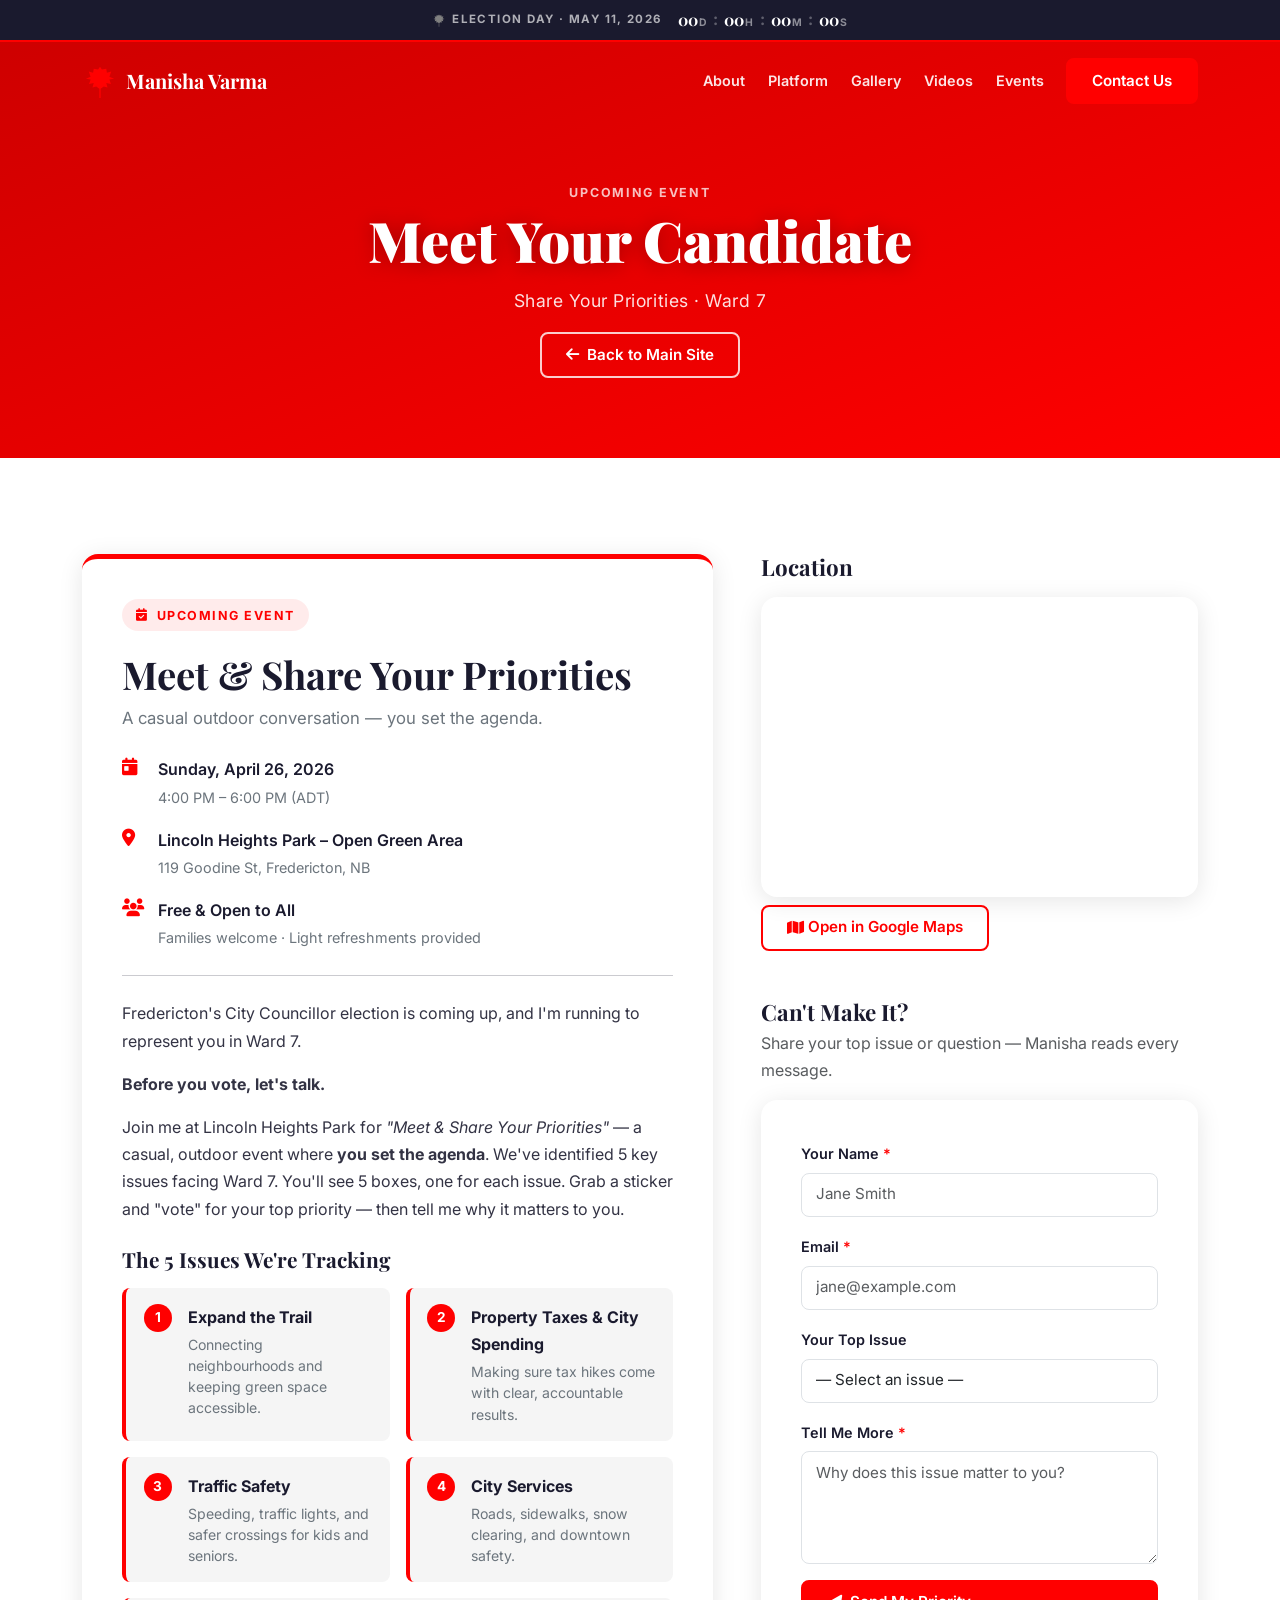
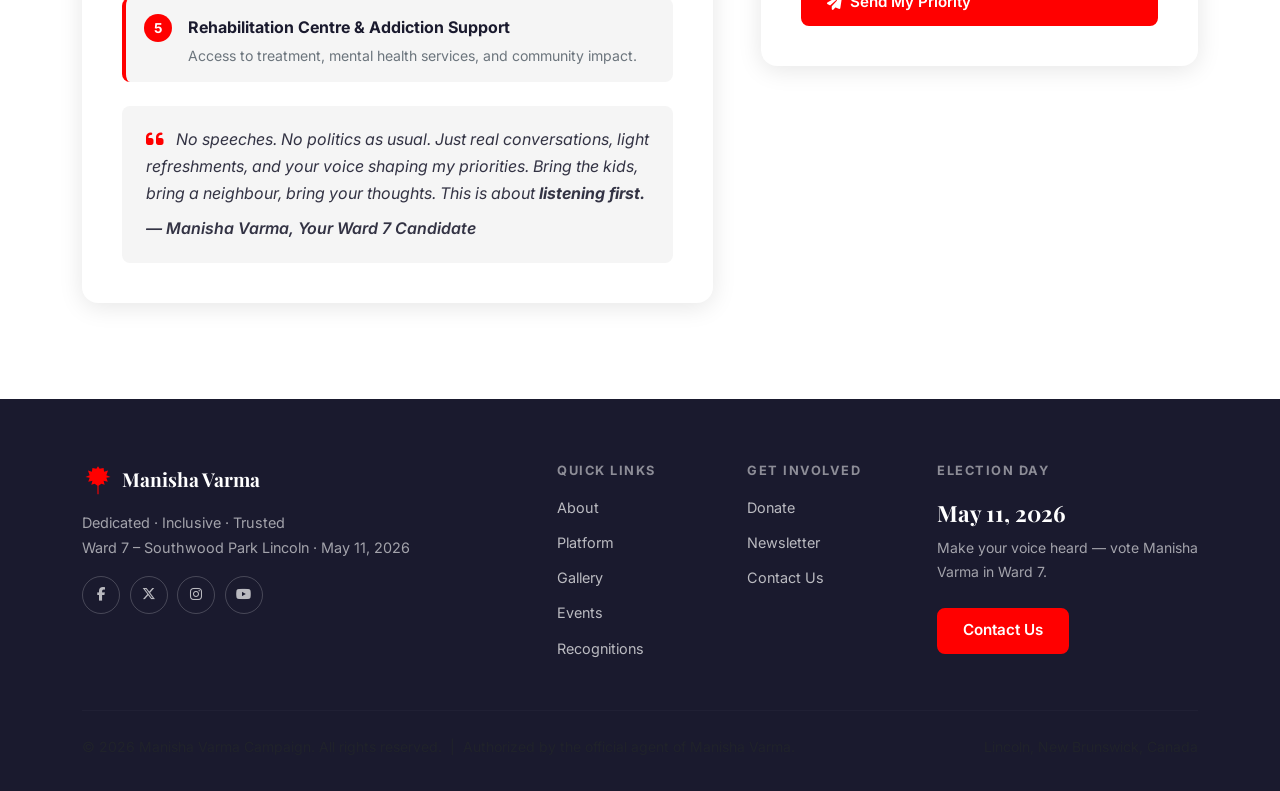
==== events.html @ 84f5865b "Remove duplicate Contact nav link — keep only Contact Us CTA button https://claude.ai/code/session_0" ====
<!DOCTYPE html>
<html lang="en">
<head>
  <meta charset="UTF-8" />
  <meta name="viewport" content="width=device-width, initial-scale=1.0" />
  <meta http-equiv="X-UA-Compatible" content="IE=edge" />

  <title>Events | Elect Manisha Varma — Ward 7, Fredericton 2026</title>
  <meta name="description" content="Meet Your Candidate: Manisha Varma for Ward 7. Sunday, April 26, 2026 · 4–6 PM · Lincoln Heights Park, 119 Goodine St, Fredericton, NB." />
  <link rel="canonical" href="https://electmanishavarma.ca/events.html" />

  <meta property="og:type" content="website" />
  <meta property="og:url" content="https://electmanishavarma.ca/events.html" />
  <meta property="og:title" content="Meet Your Candidate — April 26 | Manisha Varma Ward 7" />
  <meta property="og:description" content="Join Manisha at Lincoln Heights Park on April 26 for a casual outdoor 'Share Your Priorities' event. No speeches — just real conversation." />
  <meta property="og:image" content="https://electmanishavarma.ca/images/og-image.jpg" />

  <link href="https://cdn.jsdelivr.net/npm/bootstrap@5.3.3/dist/css/bootstrap.min.css" rel="stylesheet" crossorigin="anonymous" />
  <link rel="stylesheet" href="https://cdnjs.cloudflare.com/ajax/libs/font-awesome/6.5.2/css/all.min.css" crossorigin="anonymous" />
  <link rel="preconnect" href="https://fonts.googleapis.com" />
  <link rel="preconnect" href="https://fonts.gstatic.com" crossorigin />
  <link href="https://fonts.googleapis.com/css2?family=Playfair+Display:wght@700;900&family=Inter:wght@400;500;600;700&display=swap" rel="stylesheet" />
  <link rel="stylesheet" href="css/style.css" />
</head>
<body>

<!-- ===================== TOP BANNER ===================== -->
<div class="top-banner" id="topBanner" aria-label="Election day countdown">
  <div class="container d-flex align-items-center justify-content-center gap-3">
    <span class="top-banner-label">
      <img src="images/maple-leaf.svg" alt="" />
      Election Day · May 11, 2026
    </span>
    <div class="top-banner-countdown">
      <span class="tbc-block"><span class="tbc-num" id="cd-days">00</span><span class="tbc-unit">d</span></span>
      <span class="tbc-sep">:</span>
      <span class="tbc-block"><span class="tbc-num" id="cd-hours">00</span><span class="tbc-unit">h</span></span>
      <span class="tbc-sep">:</span>
      <span class="tbc-block"><span class="tbc-num" id="cd-minutes">00</span><span class="tbc-unit">m</span></span>
      <span class="tbc-sep">:</span>
      <span class="tbc-block"><span class="tbc-num" id="cd-seconds">00</span><span class="tbc-unit">s</span></span>
    </div>
  </div>
</div>

<!-- ===================== NAVBAR ===================== -->
<nav class="navbar navbar-expand-lg fixed-top scrolled" id="mainNav" aria-label="Main navigation">
  <div class="container">
    <a class="navbar-brand d-flex align-items-center gap-2" href="index.html">
      <img src="images/maple-leaf.svg" alt="" class="brand-icon" aria-hidden="true" />
      <span class="brand-name">Manisha Varma</span>
    </a>
    <button class="navbar-toggler" type="button" data-bs-toggle="collapse" data-bs-target="#navbarNav"
      aria-controls="navbarNav" aria-expanded="false" aria-label="Toggle navigation">
      <span class="navbar-toggler-icon"></span>
    </button>
    <div class="collapse navbar-collapse" id="navbarNav">
      <ul class="navbar-nav ms-auto align-items-lg-center gap-lg-1">
        <li class="nav-item"><a class="nav-link" href="index.html#about">About</a></li>
        <li class="nav-item"><a class="nav-link" href="index.html#platform">Platform</a></li>
        <li class="nav-item"><a class="nav-link" href="index.html#gallery">Gallery</a></li>
        <li class="nav-item"><a class="nav-link" href="index.html#videos">Videos</a></li>
        <li class="nav-item"><a class="nav-link active" href="events.html">Events</a></li>
        <li class="nav-item ms-lg-2">
          <a class="btn btn-primary-red" href="index.html#contact">Contact Us</a>
        </li>
      </ul>
    </div>
  </div>
</nav>

<!-- ===================== PAGE HERO ===================== -->
<section class="page-hero bg-primary-red text-white text-center">
  <div class="container">
    <p class="section-eyebrow text-white opacity-75">Upcoming Event</p>
    <h1 class="hero-title">Meet Your Candidate</h1>
    <p class="hero-tagline">Share Your Priorities · Ward 7</p>
    <a href="index.html" class="btn btn-outline-white mt-3">
      <i class="fa-solid fa-arrow-left me-2"></i>Back to Main Site
    </a>
  </div>
</section>

<!-- ===================== EVENT DETAILS ===================== -->
<section class="section-pad bg-white">
  <div class="container">
    <div class="row g-5 align-items-start">

      <!-- Left: Event Info -->
      <div class="col-lg-7">
        <div class="event-card">
          <div class="event-badge-label">
            <i class="fa-solid fa-calendar-check me-2"></i>UPCOMING EVENT
          </div>
          <h2 class="event-title">Meet &amp; Share Your Priorities</h2>
          <p class="event-subtitle">A casual outdoor conversation — you set the agenda.</p>

          <div class="event-meta">
            <div class="event-meta-item">
              <i class="fa-solid fa-calendar-day"></i>
              <div>
                <strong>Sunday, April 26, 2026</strong>
                <span>4:00 PM – 6:00 PM (ADT)</span>
              </div>
            </div>
            <div class="event-meta-item">
              <i class="fa-solid fa-location-dot"></i>
              <div>
                <strong>Lincoln Heights Park – Open Green Area</strong>
                <span>119 Goodine St, Fredericton, NB</span>
              </div>
            </div>
            <div class="event-meta-item">
              <i class="fa-solid fa-users"></i>
              <div>
                <strong>Free &amp; Open to All</strong>
                <span>Families welcome · Light refreshments provided</span>
              </div>
            </div>
          </div>

          <hr class="my-4" />

          <p>Fredericton's City Councillor election is coming up, and I'm running to represent you in Ward 7.</p>
          <p><strong>Before you vote, let's talk.</strong></p>
          <p>
            Join me at Lincoln Heights Park for <em>"Meet &amp; Share Your Priorities"</em> — a casual, outdoor event where <strong>you set the agenda</strong>. We've identified 5 key issues facing Ward 7. You'll see 5 boxes, one for each issue. Grab a sticker and "vote" for your top priority — then tell me why it matters to you.
          </p>

          <!-- 5 Issues -->
          <h3 class="issues-heading mt-4 mb-3">The 5 Issues We're Tracking</h3>
          <div class="row g-3">
            <div class="col-md-6">
              <div class="issue-card">
                <div class="issue-number">1</div>
                <div>
                  <strong>Expand the Trail</strong>
                  <p>Connecting neighbourhoods and keeping green space accessible.</p>
                </div>
              </div>
            </div>
            <div class="col-md-6">
              <div class="issue-card">
                <div class="issue-number">2</div>
                <div>
                  <strong>Property Taxes &amp; City Spending</strong>
                  <p>Making sure tax hikes come with clear, accountable results.</p>
                </div>
              </div>
            </div>
            <div class="col-md-6">
              <div class="issue-card">
                <div class="issue-number">3</div>
                <div>
                  <strong>Traffic Safety</strong>
                  <p>Speeding, traffic lights, and safer crossings for kids and seniors.</p>
                </div>
              </div>
            </div>
            <div class="col-md-6">
              <div class="issue-card">
                <div class="issue-number">4</div>
                <div>
                  <strong>City Services</strong>
                  <p>Roads, sidewalks, snow clearing, and downtown safety.</p>
                </div>
              </div>
            </div>
            <div class="col-12">
              <div class="issue-card">
                <div class="issue-number">5</div>
                <div>
                  <strong>Rehabilitation Centre &amp; Addiction Support</strong>
                  <p>Access to treatment, mental health services, and community impact.</p>
                </div>
              </div>
            </div>
          </div>

          <div class="event-note mt-4">
            <i class="fa-solid fa-quote-left fa-lg text-red me-2"></i>
            No speeches. No politics as usual. Just real conversations, light refreshments, and your voice shaping my priorities. Bring the kids, bring a neighbour, bring your thoughts. This is about <strong>listening first.</strong>
            <div class="mt-2 fw-semibold">— Manisha Varma, Your Ward 7 Candidate</div>
          </div>
        </div>
      </div>

      <!-- Right: Map + Contact Form -->
      <div class="col-lg-5">

        <!-- Google Maps -->
        <h3 class="section-title mb-3" style="font-size:1.4rem;">Location</h3>
        <div class="map-wrapper mb-2">
          <iframe
            src="https://maps.google.com/maps?q=119+Goodine+St,+Fredericton,+NB&output=embed"
            width="100%" height="300" style="border:0;" allowfullscreen="" loading="lazy"
            referrerpolicy="no-referrer-when-downgrade"
            title="Lincoln Heights Park, 119 Goodine St, Fredericton, NB"
          ></iframe>
        </div>
        <a href="https://maps.google.com/maps/place//data=!4m2!3m1!1s0x4ca421935bf6cc6f:0x46362ead7825232a"
           target="_blank" rel="noopener" class="btn btn-outline-red btn-sm mb-5">
          <i class="fa-solid fa-map me-1"></i>Open in Google Maps
        </a>

        <!-- Can't make it? Contact form -->
        <h3 class="section-title mb-1" style="font-size:1.4rem;">Can't Make It?</h3>
        <p class="text-muted mb-3">Share your top issue or question — Manisha reads every message.</p>
        <!-- Replace your@email.com with the campaign's real email address -->
        <form action="https://formsubmit.co/vmanisha86@gmail.com" method="POST" class="form-card" id="eventContactForm">
          <input type="hidden" name="_subject" value="Ward 7 Event — Priority Message" />
          <input type="hidden" name="_captcha" value="false" />
          <input type="text" name="_honey" style="display:none" />

          <div class="row g-3">
            <div class="col-12">
              <label for="ec-name" class="form-label">Your Name <span class="text-danger">*</span></label>
              <input type="text" class="form-control" id="ec-name" name="name" required placeholder="Jane Smith" />
            </div>
            <div class="col-12">
              <label for="ec-email" class="form-label">Email <span class="text-danger">*</span></label>
              <input type="email" class="form-control" id="ec-email" name="email" required placeholder="jane@example.com" />
            </div>
            <div class="col-12">
              <label for="ec-issue" class="form-label">Your Top Issue</label>
              <select class="form-control" id="ec-issue" name="top_issue">
                <option value="">— Select an issue —</option>
                <option>Expand the Trail</option>
                <option>Property Taxes &amp; City Spending</option>
                <option>Traffic Safety</option>
                <option>City Services</option>
                <option>Rehabilitation Centre &amp; Addiction Support</option>
                <option>Other</option>
              </select>
            </div>
            <div class="col-12">
              <label for="ec-message" class="form-label">Tell Me More <span class="text-danger">*</span></label>
              <textarea class="form-control" id="ec-message" name="message" rows="4" required
                placeholder="Why does this issue matter to you?"></textarea>
            </div>
            <div class="col-12">
              <button type="submit" class="btn btn-primary-red w-100">
                <i class="fa-solid fa-paper-plane me-2"></i>Send My Priority
              </button>
            </div>
          </div>
        </form>

      </div>
    </div>
  </div>
</section>

<!-- ===================== FOOTER ===================== -->
<footer class="site-footer">
  <div class="container">
    <div class="row g-4 align-items-start">
      <div class="col-lg-4">
        <div class="footer-brand d-flex align-items-center gap-2 mb-3">
          <img src="images/maple-leaf.svg" alt="" class="footer-brand-icon" aria-hidden="true" />
          <span class="footer-brand-name">Manisha Varma</span>
        </div>
        <p class="footer-tagline">Dedicated · Inclusive · Trusted<br/>Ward 7 – Southwood Park Lincoln · May 11, 2026</p>
        <div class="footer-social mt-3">
          <a href="#" aria-label="Facebook" target="_blank" rel="noopener"><i class="fa-brands fa-facebook-f"></i></a>
          <a href="#" aria-label="Twitter/X" target="_blank" rel="noopener"><i class="fa-brands fa-x-twitter"></i></a>
          <a href="#" aria-label="Instagram" target="_blank" rel="noopener"><i class="fa-brands fa-instagram"></i></a>
          <a href="#" aria-label="YouTube" target="_blank" rel="noopener"><i class="fa-brands fa-youtube"></i></a>
        </div>
      </div>
      <div class="col-6 col-lg-2 offset-lg-1">
        <h5 class="footer-heading">Quick Links</h5>
        <ul class="footer-links">
          <li><a href="index.html#about">About</a></li>
          <li><a href="index.html#platform">Platform</a></li>
          <li><a href="index.html#gallery">Gallery</a></li>
          <li><a href="events.html">Events</a></li>
          <li><a href="index.html#recognitions">Recognitions</a></li>
        </ul>
      </div>
      <div class="col-6 col-lg-2">
        <h5 class="footer-heading">Get Involved</h5>
        <ul class="footer-links">
          <li><a href="index.html#donate">Donate</a></li>
          <li><a href="index.html#newsletter">Newsletter</a></li>
          <li><a href="index.html#contact">Contact Us</a></li>
        </ul>
      </div>
      <div class="col-lg-3">
        <h5 class="footer-heading">Election Day</h5>
        <p class="footer-election-date">May 11, 2026</p>
        <p class="footer-vote-info small">Make your voice heard — vote Manisha Varma in Ward 7.</p>
        <a href="index.html#contact" class="btn btn-primary-red btn-sm mt-2">Contact Us</a>
      </div>
    </div>
    <hr class="footer-divider" />
    <div class="row align-items-center">
      <div class="col-md-8 small text-muted">
        &copy; 2026 Manisha Varma Campaign. All rights reserved. &nbsp;|&nbsp;
        Authorized by the official agent of Manisha Varma.
      </div>
      <div class="col-md-4 text-md-end small text-muted mt-2 mt-md-0">
        Lincoln, New Brunswick, Canada
      </div>
    </div>
  </div>
</footer>

<a href="#" class="back-to-top" id="backToTop" aria-label="Back to top">
  <i class="fa-solid fa-chevron-up"></i>
</a>

<script src="https://cdn.jsdelivr.net/npm/bootstrap@5.3.3/dist/js/bootstrap.bundle.min.js" crossorigin="anonymous"></script>
<script src="js/main.js"></script>
</body>
</html>
---- css/style.css ----
/* =========================================================
   Manisha Varma Campaign — Custom Styles
   Stack: Bootstrap 5 + Font Awesome 6 + GLightbox
   Colors: Red #C8102E / Dark Red #8B0000 / White / Off-white
   ========================================================= */

/* ---- Variables ---- */
:root {
  --banner-h: 42px;
  --red:        #FF0000;
  --dark-red:   #CC0000;
  --white:      #FFFFFF;
  --off-white:  #F5F5F5;
  --dark:       #1a1a2e;
  --text:       #333344;
  --muted:      #6c757d;
  --radius:     8px;
  --radius-lg:  16px;
  --shadow:     0 4px 24px rgba(0,0,0,0.10);
  --shadow-lg:  0 8px 40px rgba(0,0,0,0.15);
  --transition: 0.3s ease;
  --font-serif: 'Playfair Display', Georgia, serif;
  --font-sans:  'Inter', system-ui, sans-serif;
}

/* ---- Base ---- */
*, *::before, *::after { box-sizing: border-box; }

html { scroll-behavior: smooth; }

body {
  font-family: var(--font-sans);
  color: var(--text);
  background: var(--white);
  line-height: 1.7;
  -webkit-font-smoothing: antialiased;
}

img { max-width: 100%; height: auto; display: block; }

a { color: var(--red); text-decoration: none; transition: color var(--transition); }
a:hover { color: var(--dark-red); }

/* ---- Utility classes ---- */
.bg-offwhite   { background-color: var(--off-white); }
.bg-primary-red { background-color: var(--red); }
.bg-dark-red   { background-color: var(--dark-red); }
.text-red      { color: var(--red); }
.z-1           { z-index: 1; }

/* Override Bootstrap danger to match site red */
.text-danger { color: var(--red) !important; }

.section-pad    { padding: 96px 0; }
.section-pad-sm { padding: 64px 0; }

/* ---- Section labels ---- */
.section-eyebrow {
  font-family: var(--font-sans);
  font-size: 0.78rem;
  font-weight: 700;
  letter-spacing: 0.14em;
  text-transform: uppercase;
  color: var(--red);
  margin-bottom: 0.5rem;
}
.section-title {
  font-family: var(--font-serif);
  font-size: clamp(1.8rem, 4vw, 2.8rem);
  font-weight: 700;
  color: var(--dark);
  line-height: 1.2;
  margin-bottom: 1rem;
}
.section-subtitle {
  font-size: 1.1rem;
  color: var(--muted);
  max-width: 600px;
  margin: 0 auto;
}
.lead-text {
  font-size: 1.15rem;
  color: var(--dark);
  font-weight: 500;
  line-height: 1.75;
}

/* ---- Buttons ---- */
.btn-primary-red {
  background-color: var(--red);
  color: var(--white);
  border: 2px solid var(--red);
  font-weight: 600;
  font-size: 0.95rem;
  padding: 0.6rem 1.5rem;
  border-radius: var(--radius);
  transition: background-color var(--transition), transform var(--transition), box-shadow var(--transition);
  display: inline-flex;
  align-items: center;
}
.btn-primary-red:hover,
.btn-primary-red:focus {
  background-color: var(--dark-red);
  border-color: var(--dark-red);
  color: var(--white);
  transform: translateY(-2px);
  box-shadow: 0 6px 20px rgba(255,0,0,0.35);
}

.btn-outline-red {
  background-color: transparent;
  color: var(--red);
  border: 2px solid var(--red);
  font-weight: 600;
  font-size: 0.95rem;
  padding: 0.6rem 1.5rem;
  border-radius: var(--radius);
  transition: background-color var(--transition), color var(--transition), transform var(--transition);
  display: inline-flex;
  align-items: center;
}
.btn-outline-red:hover { background-color: var(--red); color: var(--white); transform: translateY(-2px); }

.btn-outline-white {
  background-color: transparent;
  color: var(--white);
  border: 2px solid rgba(255,255,255,0.8);
  font-weight: 600;
  font-size: 0.95rem;
  padding: 0.6rem 1.5rem;
  border-radius: var(--radius);
  transition: background-color var(--transition), color var(--transition), transform var(--transition);
  display: inline-flex;
  align-items: center;
}
.btn-outline-white:hover { background-color: var(--white); color: var(--red); transform: translateY(-2px); }

.btn-white {
  background-color: var(--white);
  color: var(--red);
  border: 2px solid var(--white);
  font-weight: 700;
  padding: 0.6rem 1.5rem;
  border-radius: var(--radius);
  transition: background-color var(--transition), transform var(--transition);
  display: inline-flex;
  align-items: center;
}
.btn-white:hover { background-color: var(--off-white); color: var(--dark-red); transform: translateY(-2px); }

/* ---- Top countdown banner ---- */
.top-banner {
  position: fixed;
  top: 0;
  left: 0;
  right: 0;
  height: var(--banner-h);
  background: var(--dark);
  z-index: 1032;
  display: flex;
  align-items: center;
  border-bottom: 2px solid var(--red);
}
.top-banner-label {
  font-size: 0.72rem;
  font-weight: 700;
  letter-spacing: 0.12em;
  text-transform: uppercase;
  color: rgba(255,255,255,0.65);
  white-space: nowrap;
  display: flex;
  align-items: center;
  gap: 6px;
}
.top-banner-label img {
  width: 14px;
  height: 14px;
  filter: brightness(0) invert(0.5);
}
.top-banner-countdown {
  display: flex;
  align-items: center;
  gap: 4px;
}
.tbc-block { display: inline-flex; align-items: baseline; gap: 1px; }
.tbc-num {
  font-family: var(--font-serif);
  font-size: 1rem;
  font-weight: 700;
  color: var(--white);
  min-width: 1.6ch;
  text-align: center;
}
.tbc-unit {
  font-size: 0.65rem;
  font-weight: 700;
  color: rgba(255,255,255,0.5);
  text-transform: uppercase;
  letter-spacing: 0.05em;
}
.tbc-sep {
  color: rgba(255,255,255,0.3);
  font-weight: 700;
  padding: 0 2px;
}
@media (max-width: 480px) {
  .top-banner-label { display: none; }
}

/* ---- Navbar ---- */
#mainNav {
  background: transparent;
  padding: 1rem 0;
  top: var(--banner-h);
  transition: background-color var(--transition), box-shadow var(--transition), padding var(--transition);
}
#mainNav.scrolled {
  background: var(--white);
  box-shadow: 0 2px 20px rgba(0,0,0,0.10);
  padding: 0.6rem 0;
}
#mainNav .navbar-brand { text-decoration: none; }

.brand-icon {
  width: 36px;
  height: 36px;
  flex-shrink: 0;
}
.brand-name {
  font-family: var(--font-serif);
  font-size: 1.25rem;
  font-weight: 700;
  color: var(--white);
  transition: color var(--transition);
}
#mainNav.scrolled .brand-name { color: var(--dark); }

#mainNav .nav-link {
  font-weight: 600;
  font-size: 0.9rem;
  color: rgba(255,255,255,0.9);
  padding: 0.4rem 0.6rem;
  transition: color var(--transition);
}
#mainNav .nav-link:hover { color: var(--white); }
#mainNav.scrolled .nav-link { color: var(--text); }
#mainNav.scrolled .nav-link:hover { color: var(--red); }

#mainNav .navbar-toggler {
  border-color: rgba(255,255,255,0.5);
}
#mainNav.scrolled .navbar-toggler { border-color: var(--text); }
#mainNav .navbar-toggler-icon {
  background-image: url("data:image/svg+xml,%3Csvg xmlns='http://www.w3.org/2000/svg' viewBox='0 0 30 30'%3E%3Cpath stroke='rgba(255,255,255,0.85)' stroke-width='2' stroke-linecap='round' d='M4 7h22M4 15h22M4 23h22'/%3E%3C/svg%3E");
}
#mainNav.scrolled .navbar-toggler-icon {
  background-image: url("data:image/svg+xml,%3Csvg xmlns='http://www.w3.org/2000/svg' viewBox='0 0 30 30'%3E%3Cpath stroke='rgba(51,51,68,0.85)' stroke-width='2' stroke-linecap='round' d='M4 7h22M4 15h22M4 23h22'/%3E%3C/svg%3E");
}

/* Collapsed nav background on mobile */
@media (max-width: 991px) {
  #mainNav { background: rgba(26,26,46,0.97) !important; box-shadow: none; }
  #mainNav.scrolled { background: var(--white) !important; }
  #mainNav .nav-link { color: rgba(255,255,255,0.9); }
  #mainNav.scrolled .nav-link { color: var(--text); }
  #navbarNav { padding: 1rem 0; }
}

/* ---- Hero ---- */
.hero-section {
  min-height: 100vh;
  padding-top: var(--banner-h);
  position: relative;
  background:
    linear-gradient(160deg, rgba(139,0,0,0.92) 0%, rgba(200,16,46,0.88) 50%, rgba(26,26,46,0.95) 100%),
    url('../images/hero-bg.jpg') center center / cover no-repeat;
  background-attachment: fixed;
  overflow: hidden;
}

/* Subtle animated pattern overlay */
.hero-overlay {
  position: absolute;
  inset: 0;
  background-image:
    radial-gradient(circle at 20% 80%, rgba(255,255,255,0.04) 0%, transparent 50%),
    radial-gradient(circle at 80% 20%, rgba(255,255,255,0.04) 0%, transparent 50%);
  pointer-events: none;
}

.hero-eyebrow {
  font-size: 0.85rem;
  font-weight: 700;
  letter-spacing: 0.18em;
  text-transform: uppercase;
  color: rgba(255,255,255,0.75);
  margin-bottom: 1rem;
}
.hero-title {
  font-family: var(--font-serif);
  font-size: clamp(2.5rem, 8vw, 5.5rem);
  font-weight: 900;
  line-height: 1.05;
  color: var(--white);
  text-shadow: 0 2px 20px rgba(0,0,0,0.3);
  margin-bottom: 1rem;
}
.hero-tagline {
  font-size: clamp(1.1rem, 3vw, 1.5rem);
  font-weight: 400;
  color: rgba(255,255,255,0.88);
  letter-spacing: 0.03em;
  margin-bottom: 0;
}

/* Countdown */
.countdown-wrapper {
  display: inline-block;
  background: rgba(255,255,255,0.10);
  backdrop-filter: blur(8px);
  border: 1px solid rgba(255,255,255,0.20);
  border-radius: var(--radius-lg);
  padding: 1.5rem 2.5rem;
  margin-top: 2rem;
}
.countdown-label {
  font-size: 0.8rem;
  font-weight: 700;
  letter-spacing: 0.14em;
  text-transform: uppercase;
  color: rgba(255,255,255,0.7);
  margin-bottom: 0.75rem;
}
.countdown-grid {
  display: flex;
  align-items: center;
  gap: 0.5rem;
  justify-content: center;
}
.countdown-unit {
  display: flex;
  flex-direction: column;
  align-items: center;
  min-width: 64px;
}
.countdown-number {
  font-family: var(--font-serif);
  font-size: clamp(2rem, 6vw, 3.5rem);
  font-weight: 900;
  color: var(--white);
  line-height: 1;
}
.countdown-text {
  font-size: 0.7rem;
  font-weight: 600;
  letter-spacing: 0.1em;
  text-transform: uppercase;
  color: rgba(255,255,255,0.65);
  margin-top: 4px;
}
.countdown-sep {
  font-size: 2.5rem;
  font-weight: 700;
  color: rgba(255,255,255,0.5);
  line-height: 1;
  margin-bottom: 18px;
}

/* Scroll indicator */
.scroll-indicator {
  position: absolute;
  bottom: 2rem;
  left: 50%;
  transform: translateX(-50%);
  color: rgba(255,255,255,0.6);
  font-size: 1.2rem;
  animation: bounce 2s infinite;
  text-decoration: none;
}
@keyframes bounce {
  0%, 100% { transform: translateX(-50%) translateY(0); }
  50%       { transform: translateX(-50%) translateY(8px); }
}

/* ---- About ---- */
.candidate-photo-wrapper {
  position: relative;
  display: inline-block;
}
.candidate-photo {
  border-radius: var(--radius-lg);
  box-shadow: var(--shadow-lg);
  width: 100%;
  max-width: 420px;
  object-fit: cover;
  aspect-ratio: 3/4;
}
.candidate-photo-wrapper::before {
  content: '';
  position: absolute;
  inset: -12px -12px 12px 12px;
  border: 3px solid var(--red);
  border-radius: var(--radius-lg);
  z-index: -1;
}

/* ---- Platform Cards ---- */
.platform-card {
  background: var(--white);
  border-radius: var(--radius-lg);
  padding: 2rem 1.75rem;
  box-shadow: var(--shadow);
  border-top: 4px solid var(--red);
  transition: transform var(--transition), box-shadow var(--transition);
}
.platform-card:hover {
  transform: translateY(-6px);
  box-shadow: var(--shadow-lg);
}
.platform-icon {
  width: 56px;
  height: 56px;
  border-radius: 50%;
  background: rgba(255,0,0,0.1);
  display: flex;
  align-items: center;
  justify-content: center;
  margin-bottom: 1.25rem;
  font-size: 1.4rem;
  color: var(--red);
}
.platform-card-title {
  font-family: var(--font-serif);
  font-size: 1.2rem;
  font-weight: 700;
  color: var(--dark);
  margin-bottom: 0.75rem;
}
.platform-card p {
  font-size: 0.95rem;
  color: var(--muted);
  margin: 0;
  line-height: 1.65;
}

/* ---- Gallery ---- */
.gallery-thumb {
  position: relative;
  overflow: hidden;
  border-radius: var(--radius);
  aspect-ratio: 1/1;
  cursor: pointer;
  background: var(--off-white);
}
.gallery-thumb img {
  width: 100%;
  height: 100%;
  object-fit: cover;
  transition: transform 0.4s ease;
}
.gallery-thumb:hover img { transform: scale(1.06); }

.gallery-overlay {
  position: absolute;
  inset: 0;
  background: rgba(255,0,0,0.55);
  display: flex;
  align-items: center;
  justify-content: center;
  opacity: 0;
  transition: opacity var(--transition);
  color: var(--white);
  font-size: 1.6rem;
}
.gallery-thumb:hover .gallery-overlay { opacity: 1; }

/* ---- Videos ---- */
.video-card {
  background: rgba(255,255,255,0.08);
  border-radius: var(--radius-lg);
  padding: 1.25rem;
  border: 1px solid rgba(255,255,255,0.15);
}
.video-card .ratio {
  border-radius: var(--radius);
  overflow: hidden;
}
.video-caption {
  color: rgba(255,255,255,0.85);
  font-weight: 600;
  font-size: 0.95rem;
  text-align: center;
  margin-bottom: 0;
}

/* ---- Recognitions ---- */
.recognition-card {
  background: var(--white);
  border-radius: var(--radius-lg);
  padding: 2rem 1.75rem;
  box-shadow: var(--shadow);
  text-align: center;
  transition: transform var(--transition), box-shadow var(--transition);
}
.recognition-card:hover {
  transform: translateY(-4px);
  box-shadow: var(--shadow-lg);
}
.recognition-icon {
  font-size: 2rem;
  color: var(--red);
  margin-bottom: 1rem;
}
.recognition-title {
  font-family: var(--font-serif);
  font-size: 1.1rem;
  font-weight: 700;
  color: var(--dark);
  margin-bottom: 0.3rem;
}
.recognition-org {
  font-size: 0.85rem;
  font-weight: 700;
  color: var(--red);
  text-transform: uppercase;
  letter-spacing: 0.08em;
  margin-bottom: 0.75rem;
}
.recognition-quote {
  font-style: italic;
  color: var(--muted);
  font-size: 0.95rem;
  line-height: 1.65;
  margin: 0;
}

/* ---- Forms ---- */
.form-card {
  background: var(--white);
  border-radius: var(--radius-lg);
  padding: 2.5rem;
  box-shadow: var(--shadow);
}
.form-control {
  border: 1.5px solid #dee2e6;
  border-radius: var(--radius);
  padding: 0.6rem 0.9rem;
  font-size: 0.95rem;
  transition: border-color var(--transition), box-shadow var(--transition);
}
.form-control:focus {
  border-color: var(--red);
  box-shadow: 0 0 0 3px rgba(255,0,0,0.15);
  outline: none;
}
.form-label {
  font-weight: 600;
  font-size: 0.9rem;
  color: var(--dark);
  margin-bottom: 0.4rem;
}

/* Checkbox cards */
.form-check-card {
  border: 1.5px solid #dee2e6;
  border-radius: var(--radius);
  padding: 0.6rem 0.9rem 0.6rem 2.4rem;
  cursor: pointer;
  transition: border-color var(--transition), background var(--transition);
  display: flex;
  align-items: center;
}
.form-check-card .form-check-label {
  cursor: pointer;
  font-size: 0.88rem;
  font-weight: 600;
  color: var(--text);
  width: 100%;
}
.form-check-card:has(.form-check-input:checked) {
  border-color: var(--red);
  background: rgba(255,0,0,0.05);
}

/* ---- Newsletter ---- */
.newsletter-title {
  font-family: var(--font-serif);
  font-size: 1.6rem;
  font-weight: 700;
  color: var(--dark);
  margin-bottom: 0.4rem;
}
.newsletter-sub { color: var(--muted); font-size: 1rem; }

.newsletter-form .form-control {
  min-width: 0;
  flex: 1 1 auto;
}

/* ---- Contact ---- */
.contact-info { display: flex; flex-direction: column; gap: 1.25rem; }
.contact-info-item {
  display: flex;
  gap: 1rem;
  align-items: flex-start;
}
.contact-info-item > i {
  font-size: 1.1rem;
  color: var(--red);
  margin-top: 3px;
  width: 20px;
  flex-shrink: 0;
}
.social-links-inline { display: flex; gap: 0.75rem; }
.social-links-inline a {
  width: 36px;
  height: 36px;
  border-radius: 50%;
  background: rgba(200,16,46,0.10);
  color: var(--red);
  display: flex;
  align-items: center;
  justify-content: center;
  font-size: 0.85rem;
  transition: background var(--transition), color var(--transition);
}
.social-links-inline a:hover { background: var(--red); color: var(--white); }

.map-wrapper {
  border-radius: var(--radius-lg);
  overflow: hidden;
  box-shadow: var(--shadow);
}
.map-wrapper iframe { display: block; }

/* ---- Donate section ---- */
#donate { background: var(--red); }

/* ---- Footer ---- */
.site-footer {
  background: var(--dark);
  color: rgba(255,255,255,0.75);
  padding: 4rem 0 2rem;
}
.footer-brand-icon { width: 32px; height: 32px; flex-shrink: 0; }
.footer-brand-name {
  font-family: var(--font-serif);
  font-size: 1.2rem;
  font-weight: 700;
  color: var(--white);
}
.footer-tagline { font-size: 0.9rem; color: rgba(255,255,255,0.6); margin: 0; }
.footer-social { display: flex; gap: 0.6rem; }
.footer-social a {
  width: 38px;
  height: 38px;
  border-radius: 50%;
  border: 1px solid rgba(255,255,255,0.2);
  color: rgba(255,255,255,0.7);
  display: flex;
  align-items: center;
  justify-content: center;
  font-size: 0.85rem;
  transition: background var(--transition), border-color var(--transition), color var(--transition);
}
.footer-social a:hover { background: var(--red); border-color: var(--red); color: var(--white); }

.footer-heading {
  font-family: var(--font-sans);
  font-size: 0.8rem;
  font-weight: 700;
  letter-spacing: 0.12em;
  text-transform: uppercase;
  color: rgba(255,255,255,0.5);
  margin-bottom: 1rem;
}
.footer-links { list-style: none; padding: 0; margin: 0; }
.footer-links li { margin-bottom: 0.5rem; }
.footer-links a {
  color: rgba(255,255,255,0.7);
  font-size: 0.9rem;
  transition: color var(--transition);
}
.footer-links a:hover { color: var(--white); }

.footer-election-date {
  font-family: var(--font-serif);
  font-size: 1.4rem;
  font-weight: 700;
  color: var(--white);
  margin-bottom: 0.25rem;
}
.footer-vote-info { color: rgba(255,255,255,0.6); }

.footer-divider {
  border-color: rgba(255,255,255,0.1);
  margin: 2.5rem 0 1.5rem;
}

/* ---- Back to Top ---- */
.back-to-top {
  position: fixed;
  bottom: 2rem;
  right: 2rem;
  width: 46px;
  height: 46px;
  border-radius: 50%;
  background: var(--red);
  color: var(--white);
  display: flex;
  align-items: center;
  justify-content: center;
  font-size: 1rem;
  box-shadow: 0 4px 16px rgba(255,0,0,0.4);
  opacity: 0;
  pointer-events: none;
  transform: translateY(12px);
  transition: opacity var(--transition), transform var(--transition);
  z-index: 999;
  text-decoration: none;
}
.back-to-top.visible {
  opacity: 1;
  pointer-events: auto;
  transform: translateY(0);
}
.back-to-top:hover { background: var(--dark-red); color: var(--white); }

/* ---- Responsive tweaks ---- */
@media (max-width: 767px) {
  .section-pad    { padding: 64px 0; }
  .section-pad-sm { padding: 48px 0; }
  .form-card      { padding: 1.5rem; }
  .countdown-wrapper { padding: 1.25rem 1.5rem; }
  .countdown-unit { min-width: 52px; }
  .countdown-sep  { font-size: 1.8rem; }
  .hero-section   { background-attachment: scroll; }
  .candidate-photo-wrapper::before { display: none; }
}

@media (max-width: 480px) {
  .countdown-grid { gap: 0.25rem; }
  .countdown-unit { min-width: 44px; }
  .countdown-number { font-size: 1.8rem; }
}

/* ---- Event badge (hero) ---- */
.event-badge {
  background: #ffffff;
  border: none;
  border-radius: var(--radius-lg);
  padding: 1rem 1.5rem;
  color: var(--dark);
  font-size: 0.95rem;
  font-weight: 600;
  transition: transform var(--transition), box-shadow var(--transition);
  cursor: pointer;
  max-width: 520px;
  width: 100%;
  box-shadow: 0 8px 32px rgba(0,0,0,0.25);
  animation: badge-float 3s ease-in-out infinite;
}
.event-badge:hover {
  color: var(--dark);
  transform: translateY(-4px);
  box-shadow: 0 16px 40px rgba(0,0,0,0.35);
}
@keyframes badge-float {
  0%, 100% { transform: translateY(0); }
  50%       { transform: translateY(-5px); }
}
.event-badge-dot {
  width: 12px;
  height: 12px;
  border-radius: 50%;
  background: #16a34a;
  box-shadow: 0 0 0 3px rgba(22,163,74,0.3);
  flex-shrink: 0;
  animation: pulse-green 2s infinite;
}
@keyframes pulse-green {
  0%, 100% { box-shadow: 0 0 0 3px rgba(22,163,74,0.3); }
  50%       { box-shadow: 0 0 0 7px rgba(22,163,74,0.1); }
}
.event-badge-inner { display: flex; flex-direction: column; text-align: left; flex: 1; }
.event-badge-tag {
  font-size: 0.7rem;
  letter-spacing: 0.14em;
  color: #16a34a;
  font-weight: 800;
  text-transform: uppercase;
  line-height: 1;
  margin-bottom: 4px;
}
.event-badge-text {
  line-height: 1.35;
  color: var(--dark);
  font-size: 0.95rem;
  font-weight: 600;
}
.event-badge-date {
  display: block;
  font-size: 0.8rem;
  color: var(--muted);
  font-weight: 500;
  margin-top: 2px;
}
.event-badge .fa-arrow-right {
  color: var(--red);
  font-size: 1rem;
  flex-shrink: 0;
}

/* ---- Events page cards ---- */
.event-card {
  background: var(--white);
  border-radius: var(--radius-lg);
  padding: 2.5rem;
  box-shadow: var(--shadow);
  border-top: 5px solid var(--red);
}
.event-badge-label {
  display: inline-flex;
  align-items: center;
  background: rgba(255,0,0,0.08);
  color: var(--red);
  font-size: 0.78rem;
  font-weight: 700;
  letter-spacing: 0.12em;
  text-transform: uppercase;
  padding: 0.35rem 0.9rem;
  border-radius: 50px;
  margin-bottom: 1.25rem;
}
.event-title {
  font-family: var(--font-serif);
  font-size: clamp(1.6rem, 4vw, 2.4rem);
  font-weight: 700;
  color: var(--dark);
  margin-bottom: 0.4rem;
}
.event-subtitle {
  font-size: 1.05rem;
  color: var(--muted);
  margin-bottom: 1.5rem;
}
.event-meta { display: flex; flex-direction: column; gap: 1rem; }
.event-meta-item {
  display: flex;
  gap: 1rem;
  align-items: flex-start;
}
.event-meta-item > i {
  font-size: 1.1rem;
  color: var(--red);
  margin-top: 2px;
  width: 20px;
  flex-shrink: 0;
}
.event-meta-item strong { display: block; color: var(--dark); font-weight: 600; }
.event-meta-item span  { font-size: 0.9rem; color: var(--muted); }

.issues-heading {
  font-family: var(--font-serif);
  font-size: 1.3rem;
  font-weight: 700;
  color: var(--dark);
}
.issue-card {
  display: flex;
  gap: 1rem;
  align-items: flex-start;
  background: var(--off-white);
  border-radius: var(--radius);
  padding: 1rem 1.1rem;
  border-left: 4px solid var(--red);
  height: 100%;
}
.issue-card strong { display: block; color: var(--dark); font-weight: 700; margin-bottom: 0.2rem; }
.issue-card p { font-size: 0.88rem; color: var(--muted); margin: 0; line-height: 1.5; }
.issue-number {
  width: 28px;
  height: 28px;
  border-radius: 50%;
  background: var(--red);
  color: var(--white);
  display: flex;
  align-items: center;
  justify-content: center;
  font-weight: 700;
  font-size: 0.85rem;
  flex-shrink: 0;
}
.event-note {
  background: var(--off-white);
  border-radius: var(--radius);
  padding: 1.25rem 1.5rem;
  font-style: italic;
  color: var(--text);
  line-height: 1.7;
}

/* ---- Volunteer page hero ---- */
.page-hero {
  padding: calc(140px + var(--banner-h)) 0 80px;
  background: linear-gradient(160deg, var(--dark-red) 0%, var(--red) 100%);
}
.page-hero .hero-title { font-size: clamp(2rem, 6vw, 3.5rem); }
.page-hero .hero-tagline { font-size: 1.1rem; }

/* ---- Volunteer why cards ---- */
.volunteer-why-card {
  background: var(--white);
  border-radius: var(--radius-lg);
  padding: 2rem 1.5rem;
  box-shadow: var(--shadow);
  border-top: 4px solid var(--red);
  transition: transform var(--transition), box-shadow var(--transition);
  height: 100%;
  text-align: center;
}
.volunteer-why-card:hover {
  transform: translateY(-4px);
  box-shadow: var(--shadow-lg);
}
.volunteer-why-card .platform-icon { margin: 0 auto 1rem; }
.volunteer-why-card h4,
.volunteer-why-card h5 {
  font-family: var(--font-serif);
  font-weight: 700;
  color: var(--dark);
  margin-bottom: 0.5rem;
}
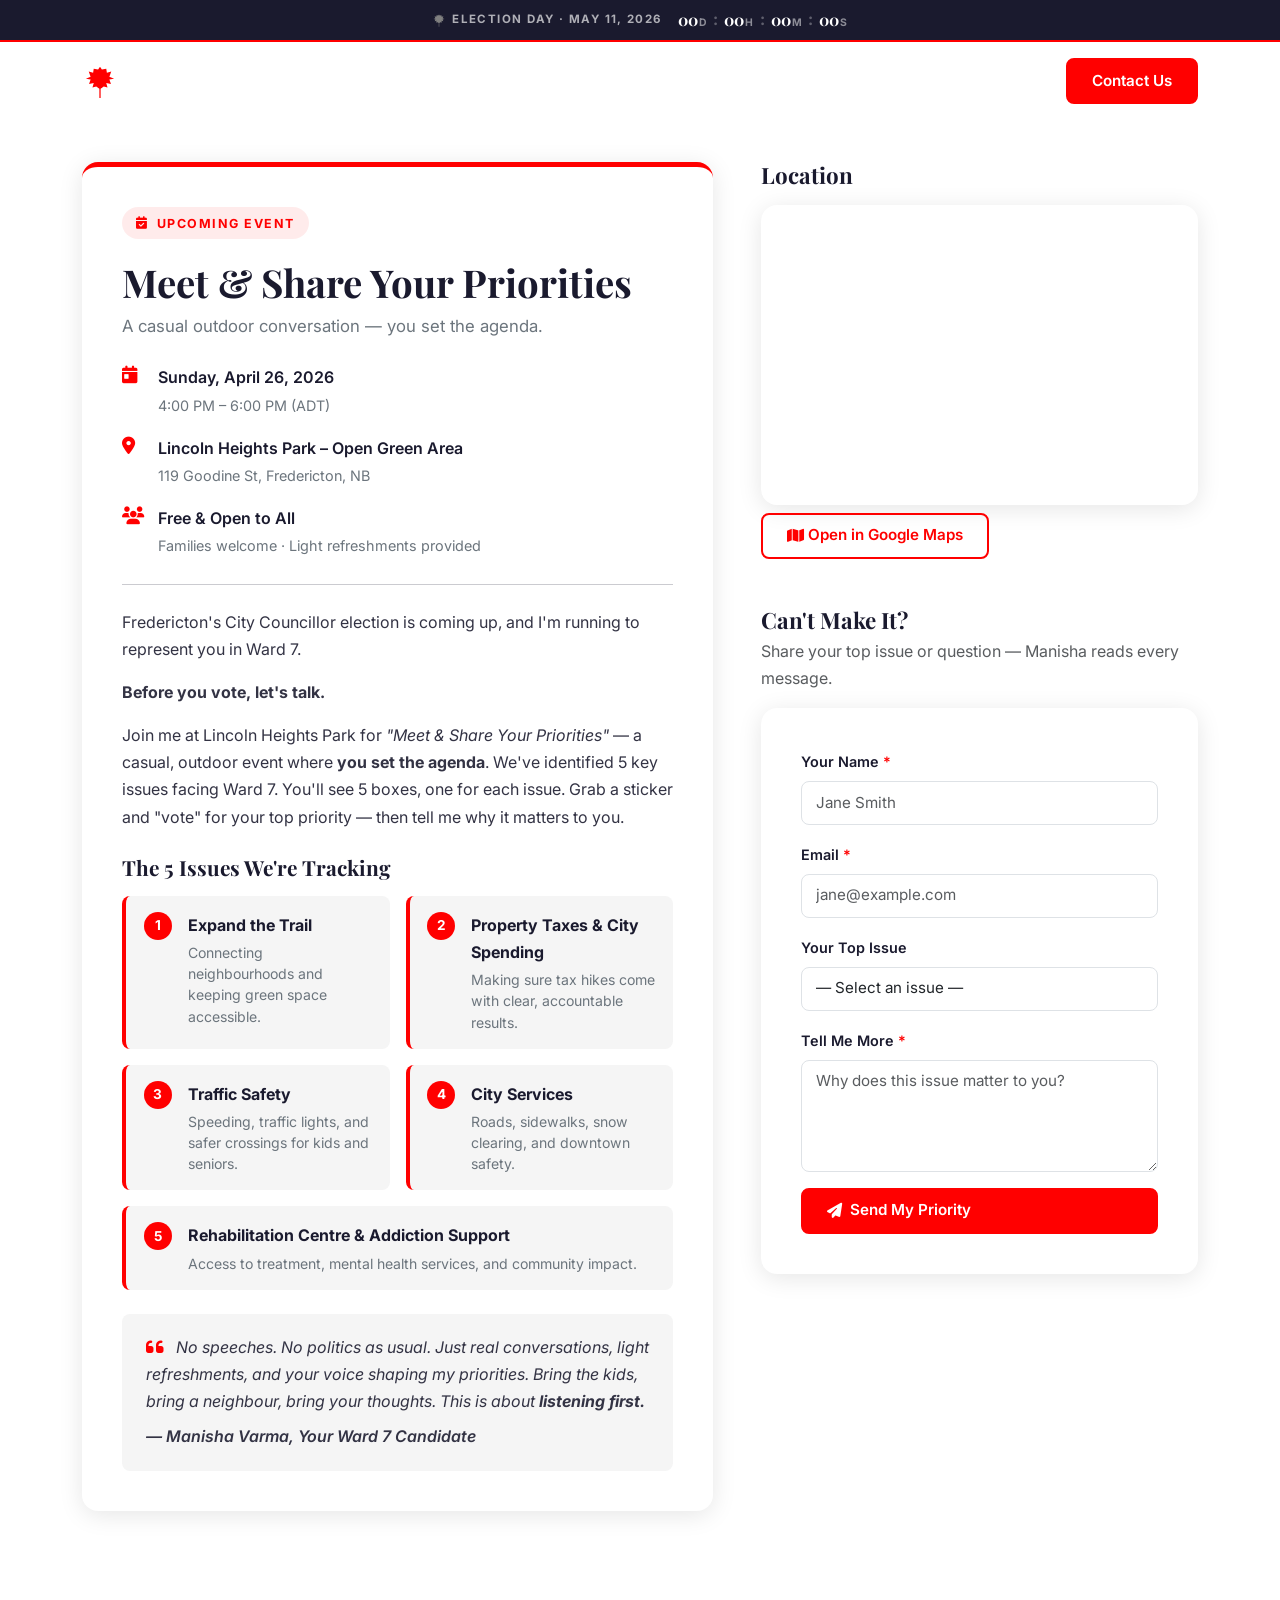
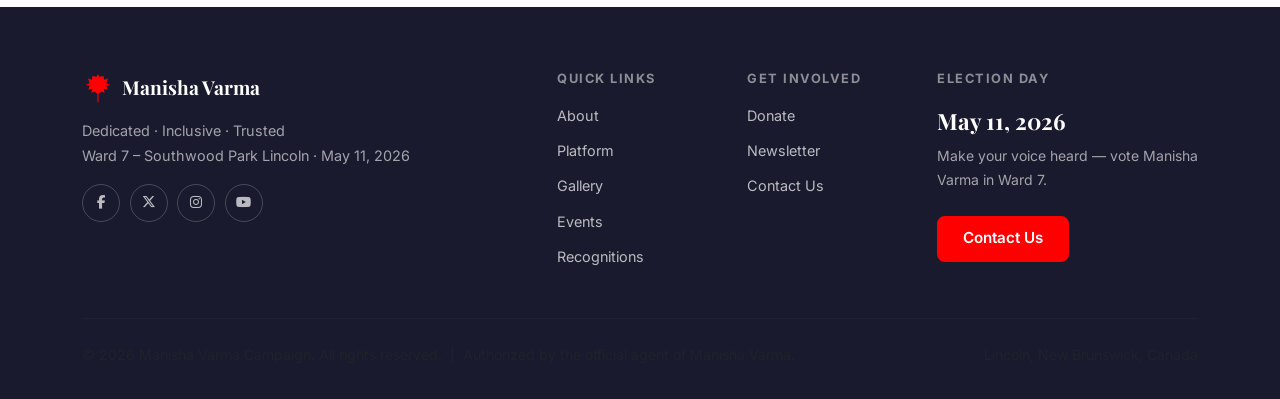
==== commit 565e34fd: "Remove page hero from events page, adjust top padding https://claude.ai/code/session_01MxkHUZG9vxCe8" ====
--- a/events.html
+++ b/events.html
@@ -1,5 +1,6 @@
 <!DOCTYPE html>
 <html lang="en">
+<!-- v2 -->
 <head>
   <meta charset="UTF-8" />
   <meta name="viewport" content="width=device-width, initial-scale=1.0" />
@@ -69,20 +70,8 @@
   </div>
 </nav>
 
-<!-- ===================== PAGE HERO ===================== -->
-<section class="page-hero bg-primary-red text-white text-center">
-  <div class="container">
-    <p class="section-eyebrow text-white opacity-75">Upcoming Event</p>
-    <h1 class="hero-title">Meet Your Candidate</h1>
-    <p class="hero-tagline">Share Your Priorities · Ward 7</p>
-    <a href="index.html" class="btn btn-outline-white mt-3">
-      <i class="fa-solid fa-arrow-left me-2"></i>Back to Main Site
-    </a>
-  </div>
-</section>
-
 <!-- ===================== EVENT DETAILS ===================== -->
-<section class="section-pad bg-white">
+<section class="section-pad bg-white" style="padding-top: calc(var(--banner-h) + 80px + 40px)">
   <div class="container">
     <div class="row g-5 align-items-start">
 
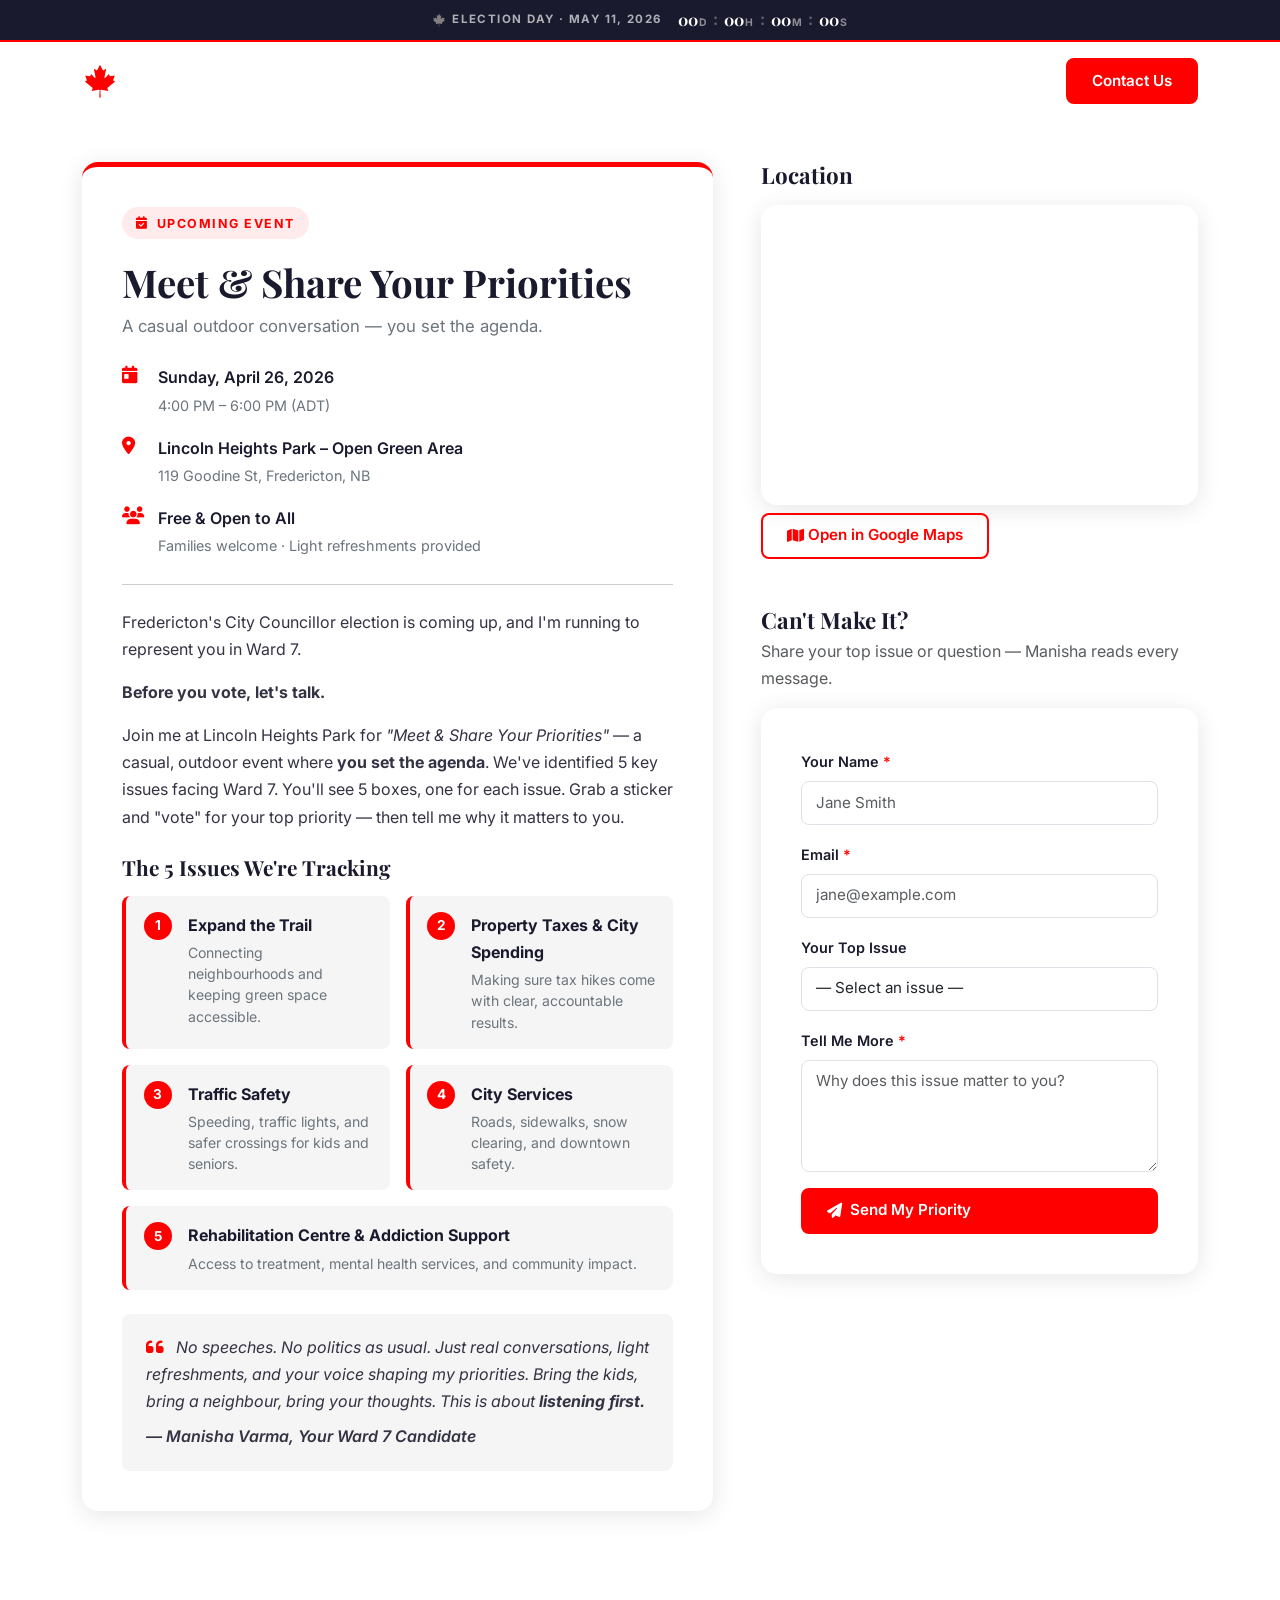
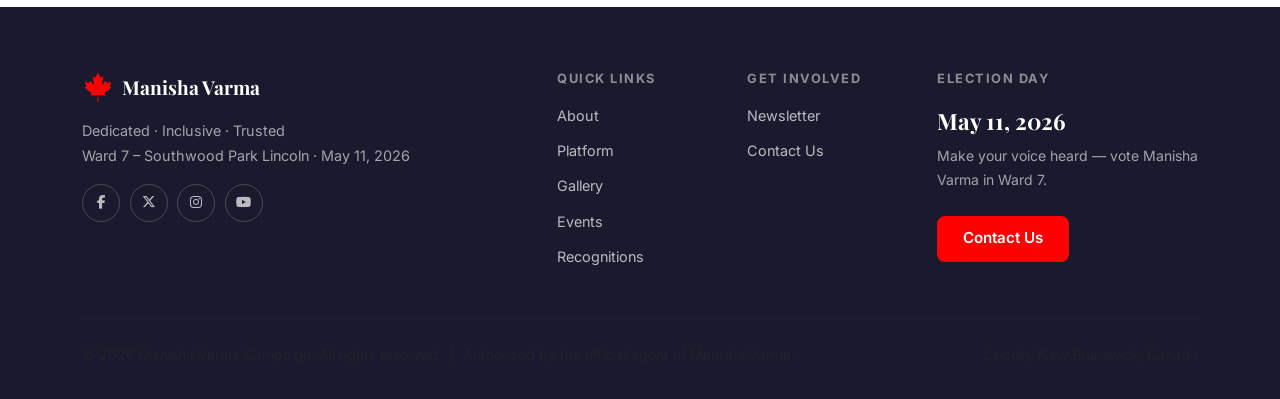
==== commit 8f2e87a2: "Remove donate/Support the Campaign section and all donate references https://claude.ai/code/session_" ====
--- a/events.html
+++ b/events.html
@@ -270,7 +270,6 @@
       <div class="col-6 col-lg-2">
         <h5 class="footer-heading">Get Involved</h5>
         <ul class="footer-links">
-          <li><a href="index.html#donate">Donate</a></li>
           <li><a href="index.html#newsletter">Newsletter</a></li>
           <li><a href="index.html#contact">Contact Us</a></li>
         </ul>
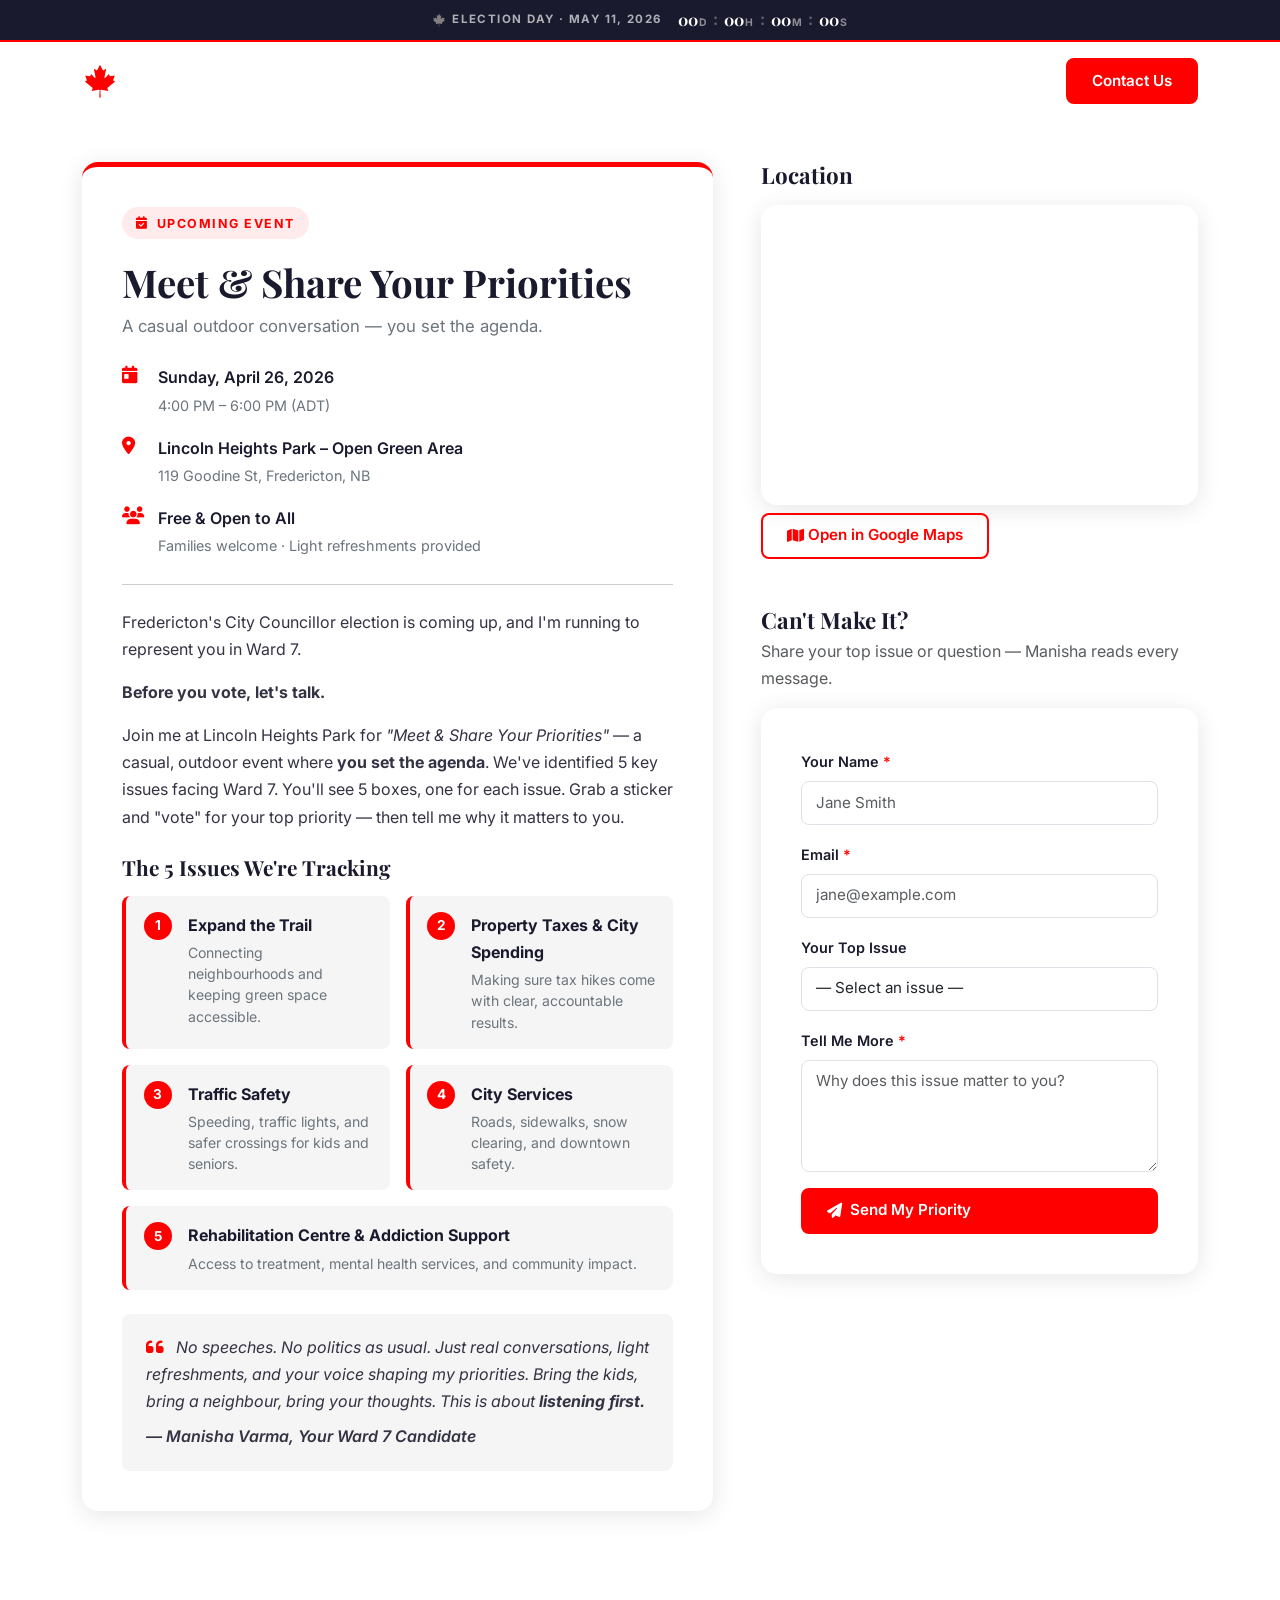
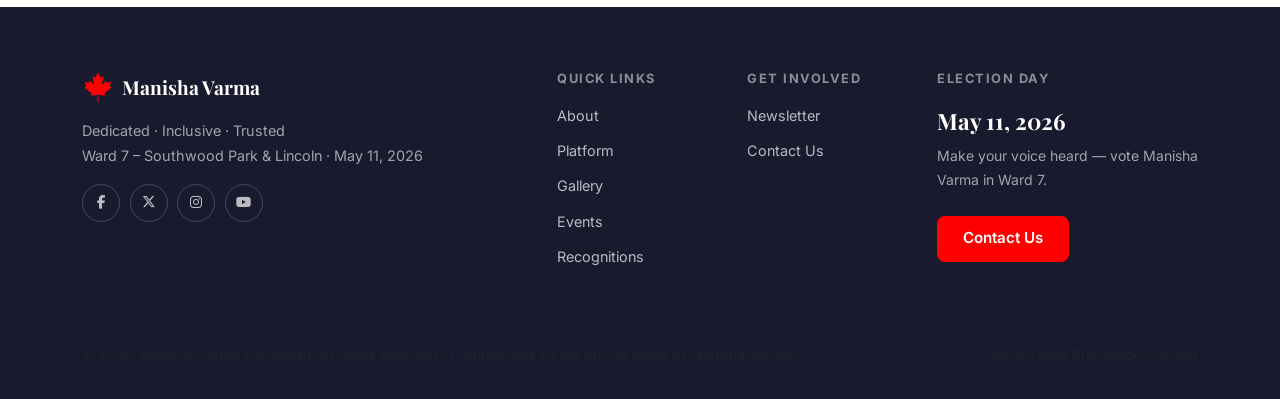
==== commit 6a9e1094: "Update ward name to 'Southwood Park & Lincoln' throughout site https://claude.ai/code/session_01MxkH" ====
--- a/events.html
+++ b/events.html
@@ -249,7 +249,7 @@
           <img src="images/maple-leaf.svg" alt="" class="footer-brand-icon" aria-hidden="true" />
           <span class="footer-brand-name">Manisha Varma</span>
         </div>
-        <p class="footer-tagline">Dedicated · Inclusive · Trusted<br/>Ward 7 – Southwood Park Lincoln · May 11, 2026</p>
+        <p class="footer-tagline">Dedicated · Inclusive · Trusted<br/>Ward 7 – Southwood Park &amp; Lincoln · May 11, 2026</p>
         <div class="footer-social mt-3">
           <a href="#" aria-label="Facebook" target="_blank" rel="noopener"><i class="fa-brands fa-facebook-f"></i></a>
           <a href="#" aria-label="Twitter/X" target="_blank" rel="noopener"><i class="fa-brands fa-x-twitter"></i></a>
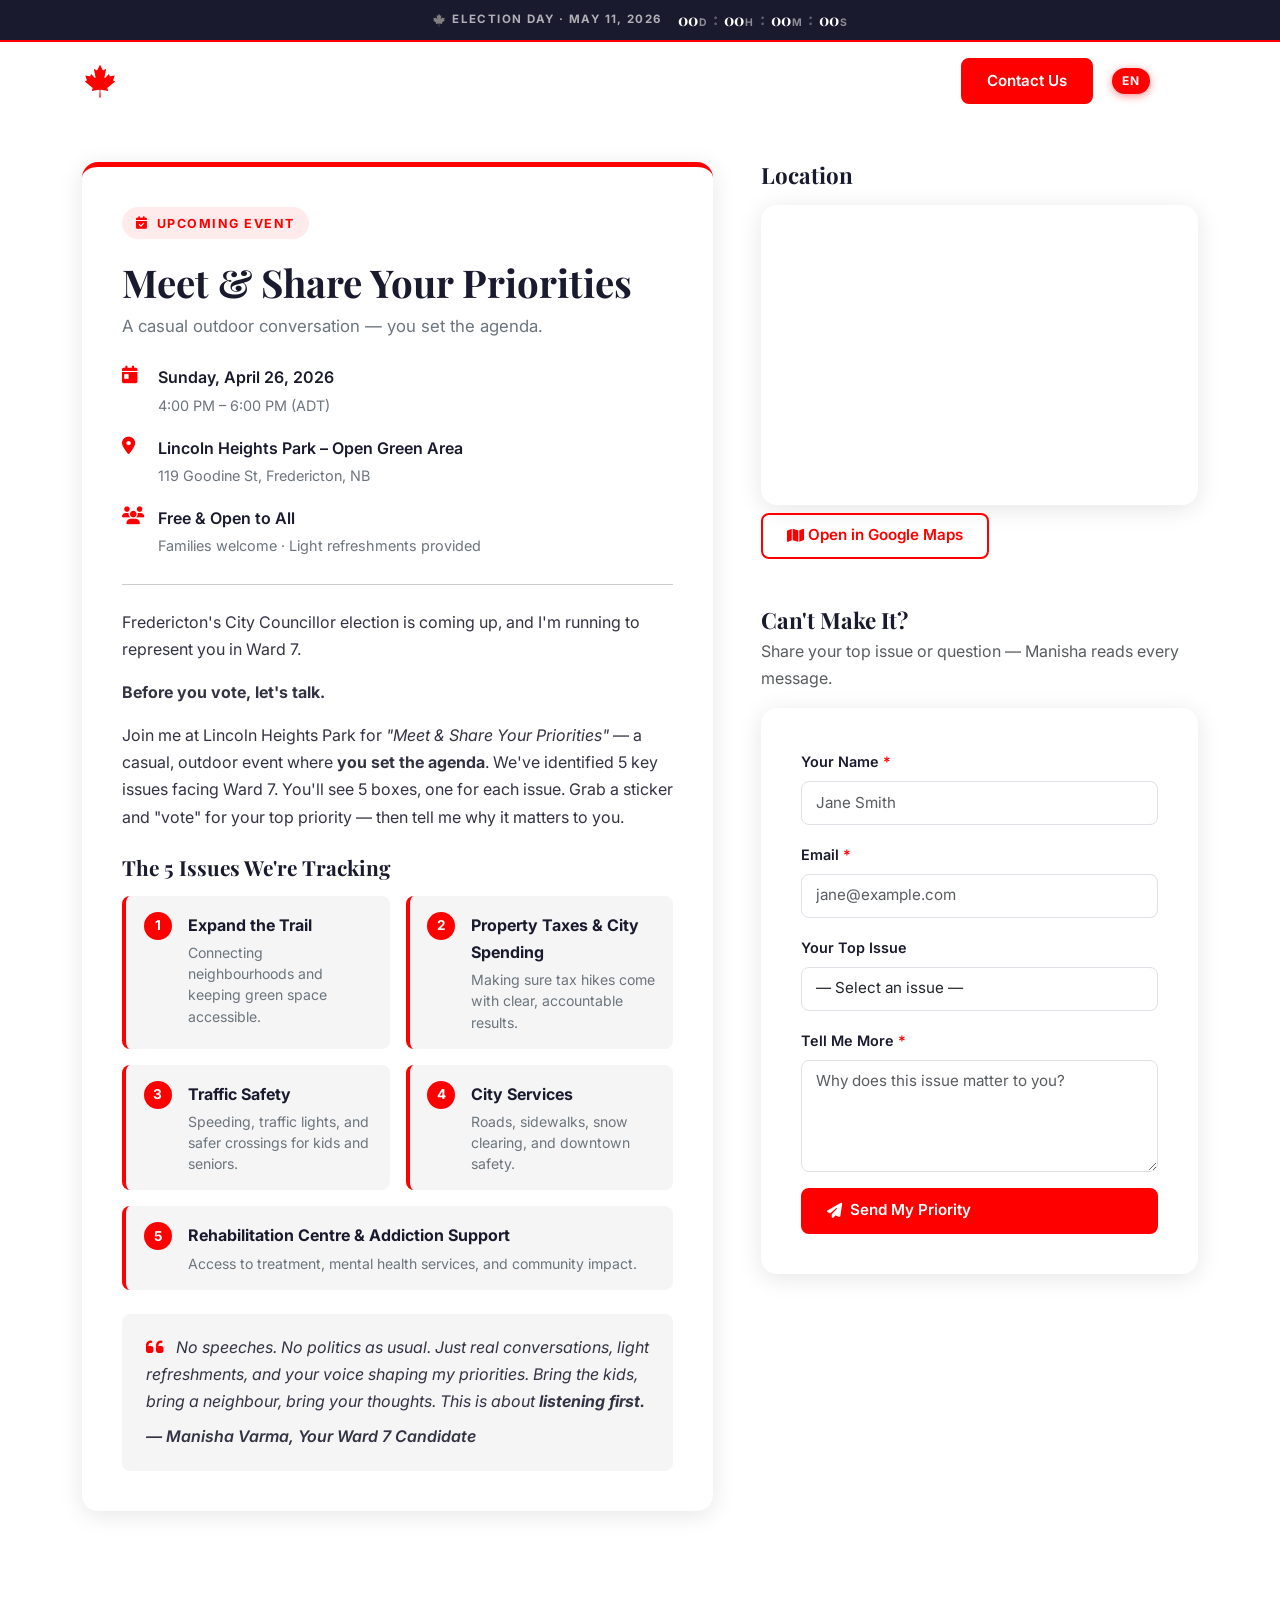
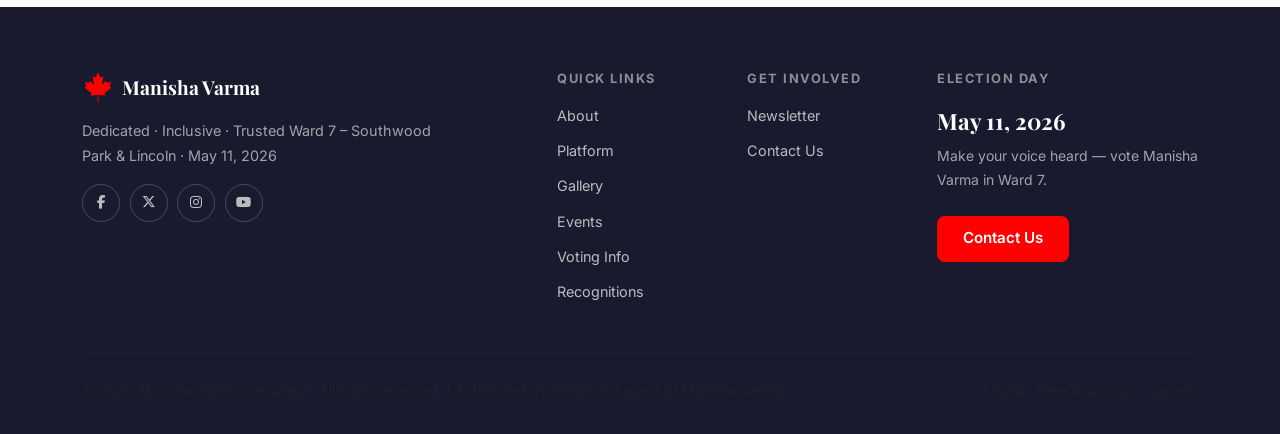
==== commit 94adc8bf: "Add French language support to Events page - events.html: language switcher (EN|FR pill) added to na" ====
--- a/events.html
+++ b/events.html
@@ -30,7 +30,7 @@
   <div class="container d-flex align-items-center justify-content-center gap-3">
     <span class="top-banner-label">
       <img src="images/maple-leaf.svg" alt="" />
-      Election Day · May 11, 2026
+      <span data-i18n="banner-label">Election Day · May 11, 2026</span>
     </span>
     <div class="top-banner-countdown">
       <span class="tbc-block"><span class="tbc-num" id="cd-days">00</span><span class="tbc-unit">d</span></span>
@@ -57,13 +57,22 @@
     </button>
     <div class="collapse navbar-collapse" id="navbarNav">
       <ul class="navbar-nav ms-auto align-items-lg-center gap-lg-1">
-        <li class="nav-item"><a class="nav-link" href="index.html#about">About</a></li>
-        <li class="nav-item"><a class="nav-link" href="index.html#platform">Platform</a></li>
-        <li class="nav-item"><a class="nav-link" href="index.html#gallery">Gallery</a></li>
-        <li class="nav-item"><a class="nav-link" href="index.html#videos">Videos</a></li>
-        <li class="nav-item"><a class="nav-link active" href="events.html">Events</a></li>
+        <li class="nav-item"><a class="nav-link" href="index.html#about" data-i18n="nav-about">About</a></li>
+        <li class="nav-item"><a class="nav-link" href="index.html#platform" data-i18n="nav-platform">Platform</a></li>
+        <li class="nav-item"><a class="nav-link" href="index.html#gallery" data-i18n="nav-gallery">Gallery</a></li>
+        <li class="nav-item"><a class="nav-link" href="index.html#videos" data-i18n="nav-videos">Videos</a></li>
+        <li class="nav-item"><a class="nav-link active" href="events.html" data-i18n="nav-events">Events</a></li>
+        <li class="nav-item"><a class="nav-link" href="voting.html" data-i18n="nav-vote">Vote</a></li>
         <li class="nav-item ms-lg-2">
-          <a class="btn btn-primary-red" href="index.html#contact">Contact Us</a>
+          <a class="btn btn-primary-red" href="index.html#contact" data-i18n="nav-contact">Contact Us</a>
+        </li>
+        <!-- Language switcher -->
+        <li class="nav-item ms-lg-2">
+          <div class="lang-switcher" role="group" aria-label="Language / Langue">
+            <button type="button" class="lang-btn active" data-lang="en" aria-pressed="true">EN</button>
+            <span class="lang-divider" aria-hidden="true">|</span>
+            <button type="button" class="lang-btn" data-lang="fr" aria-pressed="false">FR</button>
+          </div>
         </li>
       </ul>
     </div>
@@ -79,52 +88,52 @@
       <div class="col-lg-7">
         <div class="event-card">
           <div class="event-badge-label">
-            <i class="fa-solid fa-calendar-check me-2"></i>UPCOMING EVENT
-          </div>
-          <h2 class="event-title">Meet &amp; Share Your Priorities</h2>
-          <p class="event-subtitle">A casual outdoor conversation — you set the agenda.</p>
+            <i class="fa-solid fa-calendar-check me-2"></i><span data-i18n="events-badge-label">UPCOMING EVENT</span>
+          </div>
+          <h2 class="event-title" data-i18n="events-title">Meet &amp; Share Your Priorities</h2>
+          <p class="event-subtitle" data-i18n="events-subtitle">A casual outdoor conversation — you set the agenda.</p>
 
           <div class="event-meta">
             <div class="event-meta-item">
               <i class="fa-solid fa-calendar-day"></i>
               <div>
-                <strong>Sunday, April 26, 2026</strong>
-                <span>4:00 PM – 6:00 PM (ADT)</span>
+                <strong data-i18n="events-date-label">Sunday, April 26, 2026</strong>
+                <span data-i18n="events-time">4:00 PM – 6:00 PM (ADT)</span>
               </div>
             </div>
             <div class="event-meta-item">
               <i class="fa-solid fa-location-dot"></i>
               <div>
-                <strong>Lincoln Heights Park – Open Green Area</strong>
-                <span>119 Goodine St, Fredericton, NB</span>
+                <strong data-i18n="events-venue-label">Lincoln Heights Park – Open Green Area</strong>
+                <span data-i18n="events-venue-addr">119 Goodine St, Fredericton, NB</span>
               </div>
             </div>
             <div class="event-meta-item">
               <i class="fa-solid fa-users"></i>
               <div>
-                <strong>Free &amp; Open to All</strong>
-                <span>Families welcome · Light refreshments provided</span>
+                <strong data-i18n="events-free-label">Free &amp; Open to All</strong>
+                <span data-i18n="events-free-sub">Families welcome · Light refreshments provided</span>
               </div>
             </div>
           </div>
 
           <hr class="my-4" />
 
-          <p>Fredericton's City Councillor election is coming up, and I'm running to represent you in Ward 7.</p>
-          <p><strong>Before you vote, let's talk.</strong></p>
-          <p>
+          <p data-i18n="events-body-1">Fredericton's City Councillor election is coming up, and I'm running to represent you in Ward 7.</p>
+          <p data-i18n="events-body-2"><strong>Before you vote, let's talk.</strong></p>
+          <p data-i18n="events-body-3">
             Join me at Lincoln Heights Park for <em>"Meet &amp; Share Your Priorities"</em> — a casual, outdoor event where <strong>you set the agenda</strong>. We've identified 5 key issues facing Ward 7. You'll see 5 boxes, one for each issue. Grab a sticker and "vote" for your top priority — then tell me why it matters to you.
           </p>
 
           <!-- 5 Issues -->
-          <h3 class="issues-heading mt-4 mb-3">The 5 Issues We're Tracking</h3>
+          <h3 class="issues-heading mt-4 mb-3" data-i18n="events-issues-heading">The 5 Issues We're Tracking</h3>
           <div class="row g-3">
             <div class="col-md-6">
               <div class="issue-card">
                 <div class="issue-number">1</div>
                 <div>
-                  <strong>Expand the Trail</strong>
-                  <p>Connecting neighbourhoods and keeping green space accessible.</p>
+                  <strong data-i18n="events-issue-1-title">Expand the Trail</strong>
+                  <p data-i18n="events-issue-1-body">Connecting neighbourhoods and keeping green space accessible.</p>
                 </div>
               </div>
             </div>
@@ -132,8 +141,8 @@
               <div class="issue-card">
                 <div class="issue-number">2</div>
                 <div>
-                  <strong>Property Taxes &amp; City Spending</strong>
-                  <p>Making sure tax hikes come with clear, accountable results.</p>
+                  <strong data-i18n="events-issue-2-title">Property Taxes &amp; City Spending</strong>
+                  <p data-i18n="events-issue-2-body">Making sure tax hikes come with clear, accountable results.</p>
                 </div>
               </div>
             </div>
@@ -141,8 +150,8 @@
               <div class="issue-card">
                 <div class="issue-number">3</div>
                 <div>
-                  <strong>Traffic Safety</strong>
-                  <p>Speeding, traffic lights, and safer crossings for kids and seniors.</p>
+                  <strong data-i18n="events-issue-3-title">Traffic Safety</strong>
+                  <p data-i18n="events-issue-3-body">Speeding, traffic lights, and safer crossings for kids and seniors.</p>
                 </div>
               </div>
             </div>
@@ -150,8 +159,8 @@
               <div class="issue-card">
                 <div class="issue-number">4</div>
                 <div>
-                  <strong>City Services</strong>
-                  <p>Roads, sidewalks, snow clearing, and downtown safety.</p>
+                  <strong data-i18n="events-issue-4-title">City Services</strong>
+                  <p data-i18n="events-issue-4-body">Roads, sidewalks, snow clearing, and downtown safety.</p>
                 </div>
               </div>
             </div>
@@ -159,8 +168,8 @@
               <div class="issue-card">
                 <div class="issue-number">5</div>
                 <div>
-                  <strong>Rehabilitation Centre &amp; Addiction Support</strong>
-                  <p>Access to treatment, mental health services, and community impact.</p>
+                  <strong data-i18n="events-issue-5-title">Rehabilitation Centre &amp; Addiction Support</strong>
+                  <p data-i18n="events-issue-5-body">Access to treatment, mental health services, and community impact.</p>
                 </div>
               </div>
             </div>
@@ -168,8 +177,8 @@
 
           <div class="event-note mt-4">
             <i class="fa-solid fa-quote-left fa-lg text-red me-2"></i>
-            No speeches. No politics as usual. Just real conversations, light refreshments, and your voice shaping my priorities. Bring the kids, bring a neighbour, bring your thoughts. This is about <strong>listening first.</strong>
-            <div class="mt-2 fw-semibold">— Manisha Varma, Your Ward 7 Candidate</div>
+            <span data-i18n="events-note">No speeches. No politics as usual. Just real conversations, light refreshments, and your voice shaping my priorities. Bring the kids, bring a neighbour, bring your thoughts. This is about <strong>listening first.</strong></span>
+            <div class="mt-2 fw-semibold" data-i18n="events-note-attr">— Manisha Varma, Your Ward 7 Candidate</div>
           </div>
         </div>
       </div>
@@ -178,7 +187,7 @@
       <div class="col-lg-5">
 
         <!-- Google Maps -->
-        <h3 class="section-title mb-3" style="font-size:1.4rem;">Location</h3>
+        <h3 class="section-title mb-3" style="font-size:1.4rem;" data-i18n="events-map-title">Location</h3>
         <div class="map-wrapper mb-2">
           <iframe
             src="https://maps.google.com/maps?q=119+Goodine+St,+Fredericton,+NB&output=embed"
@@ -189,13 +198,12 @@
         </div>
         <a href="https://maps.google.com/maps/place//data=!4m2!3m1!1s0x4ca421935bf6cc6f:0x46362ead7825232a"
            target="_blank" rel="noopener" class="btn btn-outline-red btn-sm mb-5">
-          <i class="fa-solid fa-map me-1"></i>Open in Google Maps
+          <i class="fa-solid fa-map me-1"></i><span data-i18n="events-map-btn">Open in Google Maps</span>
         </a>
 
         <!-- Can't make it? Contact form -->
-        <h3 class="section-title mb-1" style="font-size:1.4rem;">Can't Make It?</h3>
-        <p class="text-muted mb-3">Share your top issue or question — Manisha reads every message.</p>
-        <!-- Replace your@email.com with the campaign's real email address -->
+        <h3 class="section-title mb-1" style="font-size:1.4rem;" data-i18n="events-cant-title">Can't Make It?</h3>
+        <p class="text-muted mb-3" data-i18n="events-cant-sub">Share your top issue or question — Manisha reads every message.</p>
         <form action="https://formsubmit.co/vmanisha86@gmail.com" method="POST" class="form-card" id="eventContactForm">
           <input type="hidden" name="_subject" value="Ward 7 Event — Priority Message" />
           <input type="hidden" name="_captcha" value="false" />
@@ -203,33 +211,33 @@
 
           <div class="row g-3">
             <div class="col-12">
-              <label for="ec-name" class="form-label">Your Name <span class="text-danger">*</span></label>
+              <label for="ec-name" class="form-label"><span data-i18n="events-form-name">Your Name</span> <span class="text-danger">*</span></label>
               <input type="text" class="form-control" id="ec-name" name="name" required placeholder="Jane Smith" />
             </div>
             <div class="col-12">
-              <label for="ec-email" class="form-label">Email <span class="text-danger">*</span></label>
+              <label for="ec-email" class="form-label"><span data-i18n="events-form-email">Email</span> <span class="text-danger">*</span></label>
               <input type="email" class="form-control" id="ec-email" name="email" required placeholder="jane@example.com" />
             </div>
             <div class="col-12">
-              <label for="ec-issue" class="form-label">Your Top Issue</label>
+              <label for="ec-issue" class="form-label" data-i18n="events-form-issue">Your Top Issue</label>
               <select class="form-control" id="ec-issue" name="top_issue">
-                <option value="">— Select an issue —</option>
-                <option>Expand the Trail</option>
-                <option>Property Taxes &amp; City Spending</option>
-                <option>Traffic Safety</option>
-                <option>City Services</option>
-                <option>Rehabilitation Centre &amp; Addiction Support</option>
-                <option>Other</option>
+                <option value="" data-i18n="events-form-issue-ph">— Select an issue —</option>
+                <option data-i18n="events-form-issue-1">Expand the Trail</option>
+                <option data-i18n="events-form-issue-2">Property Taxes &amp; City Spending</option>
+                <option data-i18n="events-form-issue-3">Traffic Safety</option>
+                <option data-i18n="events-form-issue-4">City Services</option>
+                <option data-i18n="events-form-issue-5">Rehabilitation Centre &amp; Addiction Support</option>
+                <option data-i18n="events-form-issue-6">Other</option>
               </select>
             </div>
             <div class="col-12">
-              <label for="ec-message" class="form-label">Tell Me More <span class="text-danger">*</span></label>
+              <label for="ec-message" class="form-label"><span data-i18n="events-form-msg">Tell Me More</span> <span class="text-danger">*</span></label>
               <textarea class="form-control" id="ec-message" name="message" rows="4" required
-                placeholder="Why does this issue matter to you?"></textarea>
+                placeholder="Why does this issue matter to you?" data-i18n-ph="events-form-msg-ph"></textarea>
             </div>
             <div class="col-12">
               <button type="submit" class="btn btn-primary-red w-100">
-                <i class="fa-solid fa-paper-plane me-2"></i>Send My Priority
+                <i class="fa-solid fa-paper-plane me-2"></i><span data-i18n="events-form-btn">Send My Priority</span>
               </button>
             </div>
           </div>
@@ -249,7 +257,7 @@
           <img src="images/maple-leaf.svg" alt="" class="footer-brand-icon" aria-hidden="true" />
           <span class="footer-brand-name">Manisha Varma</span>
         </div>
-        <p class="footer-tagline">Dedicated · Inclusive · Trusted<br/>Ward 7 – Southwood Park &amp; Lincoln · May 11, 2026</p>
+        <p class="footer-tagline" data-i18n="footer-tagline">Dedicated · Inclusive · Trusted<br/>Ward 7 – Southwood Park &amp; Lincoln · May 11, 2026</p>
         <div class="footer-social mt-3">
           <a href="#" aria-label="Facebook" target="_blank" rel="noopener"><i class="fa-brands fa-facebook-f"></i></a>
           <a href="#" aria-label="Twitter/X" target="_blank" rel="noopener"><i class="fa-brands fa-x-twitter"></i></a>
@@ -258,37 +266,37 @@
         </div>
       </div>
       <div class="col-6 col-lg-2 offset-lg-1">
-        <h5 class="footer-heading">Quick Links</h5>
+        <h5 class="footer-heading" data-i18n="footer-quick-links">Quick Links</h5>
         <ul class="footer-links">
-          <li><a href="index.html#about">About</a></li>
-          <li><a href="index.html#platform">Platform</a></li>
-          <li><a href="index.html#gallery">Gallery</a></li>
-          <li><a href="events.html">Events</a></li>
-          <li><a href="index.html#recognitions">Recognitions</a></li>
+          <li><a href="index.html#about" data-i18n="footer-about">About</a></li>
+          <li><a href="index.html#platform" data-i18n="footer-platform">Platform</a></li>
+          <li><a href="index.html#gallery" data-i18n="footer-gallery">Gallery</a></li>
+          <li><a href="events.html" data-i18n="footer-events">Events</a></li>
+          <li><a href="voting.html" data-i18n="footer-voting">Voting Info</a></li>
+          <li><a href="index.html#recognitions" data-i18n="footer-recognitions">Recognitions</a></li>
         </ul>
       </div>
       <div class="col-6 col-lg-2">
-        <h5 class="footer-heading">Get Involved</h5>
+        <h5 class="footer-heading" data-i18n="footer-get-involved">Get Involved</h5>
         <ul class="footer-links">
-          <li><a href="index.html#newsletter">Newsletter</a></li>
-          <li><a href="index.html#contact">Contact Us</a></li>
+          <li><a href="index.html#newsletter" data-i18n="footer-newsletter">Newsletter</a></li>
+          <li><a href="index.html#contact" data-i18n="footer-contact">Contact Us</a></li>
         </ul>
       </div>
       <div class="col-lg-3">
-        <h5 class="footer-heading">Election Day</h5>
+        <h5 class="footer-heading" data-i18n="footer-election-day">Election Day</h5>
         <p class="footer-election-date">May 11, 2026</p>
-        <p class="footer-vote-info small">Make your voice heard — vote Manisha Varma in Ward 7.</p>
-        <a href="index.html#contact" class="btn btn-primary-red btn-sm mt-2">Contact Us</a>
+        <p class="footer-vote-info small" data-i18n="footer-vote-info-ward7">Make your voice heard — vote Manisha Varma in Ward 7.</p>
+        <a href="index.html#contact" class="btn btn-primary-red btn-sm mt-2" data-i18n="footer-contact-btn">Contact Us</a>
       </div>
     </div>
     <hr class="footer-divider" />
     <div class="row align-items-center">
       <div class="col-md-8 small text-muted">
-        &copy; 2026 Manisha Varma Campaign. All rights reserved. &nbsp;|&nbsp;
-        Authorized by the official agent of Manisha Varma.
+        <span data-i18n="footer-copy">&copy; 2026 Manisha Varma Campaign. All rights reserved. &nbsp;|&nbsp; Authorized by the official agent of Manisha Varma.</span>
       </div>
       <div class="col-md-4 text-md-end small text-muted mt-2 mt-md-0">
-        Lincoln, New Brunswick, Canada
+        <span data-i18n="footer-location">Lincoln, New Brunswick, Canada</span>
       </div>
     </div>
   </div>
@@ -299,6 +307,8 @@
 </a>
 
 <script src="https://cdn.jsdelivr.net/npm/bootstrap@5.3.3/dist/js/bootstrap.bundle.min.js" crossorigin="anonymous"></script>
+<!-- i18n (EN/FR) -->
+<script src="js/i18n.js"></script>
 <script src="js/main.js"></script>
 </body>
 </html>
--- a/css/style.css
+++ b/css/style.css
@@ -811,6 +811,58 @@
   flex-shrink: 0;
 }
 
+/* ---- Vote badge (hero) ---- */
+.vote-badge {
+  background: #ffffff;
+  border: none;
+  border-radius: var(--radius-lg);
+  padding: 1rem 1.5rem;
+  color: var(--dark);
+  font-size: 0.95rem;
+  font-weight: 600;
+  transition: transform var(--transition), box-shadow var(--transition);
+  cursor: pointer;
+  max-width: 520px;
+  width: 100%;
+  box-shadow: 0 8px 32px rgba(0,0,0,0.25);
+  animation: vote-pulse 2s ease-in-out infinite;
+}
+.vote-badge:hover {
+  color: var(--dark);
+  transform: translateY(-4px);
+  box-shadow: 0 16px 40px rgba(0,0,0,0.35);
+}
+@keyframes vote-pulse {
+  0%, 100% { transform: translateY(0);    box-shadow: 0 8px 32px rgba(0,0,0,0.25); }
+  50%       { transform: translateY(-6px); box-shadow: 0 18px 44px rgba(255,0,0,0.3); }
+}
+.vote-badge-icon {
+  font-size: 1.4rem;
+  color: var(--red);
+  flex-shrink: 0;
+}
+.vote-badge-tag {
+  font-size: 0.7rem;
+  letter-spacing: 0.14em;
+  color: var(--red);
+  text-transform: uppercase;
+  font-weight: 700;
+  line-height: 1;
+  margin-bottom: 4px;
+}
+.vote-badge .vote-badge-text {
+  line-height: 1.35;
+  color: var(--dark);
+  font-size: 0.95rem;
+  font-weight: 600;
+}
+.vote-badge .fa-arrow-right {
+  color: var(--red);
+  font-size: 1rem;
+  flex-shrink: 0;
+}
+.hero-badges { flex-wrap: wrap; }
+
 /* ---- Events page cards ---- */
 .event-card {
   background: var(--white);
@@ -931,3 +983,65 @@
   color: var(--dark);
   margin-bottom: 0.5rem;
 }
+
+/* ---- Language Switcher ---- */
+.lang-switcher {
+  display: inline-flex;
+  align-items: center;
+  gap: 0;
+  background: rgba(255,255,255,0.12);
+  border: 1px solid rgba(255,255,255,0.30);
+  border-radius: 20px;
+  padding: 3px 6px;
+  transition: background var(--transition), border-color var(--transition);
+}
+#mainNav.scrolled .lang-switcher {
+  background: rgba(0,0,0,0.06);
+  border-color: rgba(0,0,0,0.18);
+}
+.lang-btn {
+  background: none;
+  border: none;
+  padding: 3px 10px;
+  font-size: 0.75rem;
+  font-weight: 700;
+  letter-spacing: 0.08em;
+  color: rgba(255,255,255,0.5);
+  cursor: pointer;
+  border-radius: 14px;
+  transition: background var(--transition), color var(--transition), box-shadow var(--transition);
+  line-height: 1.7;
+}
+#mainNav.scrolled .lang-btn { color: rgba(51,51,68,0.45); }
+.lang-btn.active {
+  background: var(--red);
+  color: var(--white) !important;
+  box-shadow: 0 2px 8px rgba(255,0,0,0.45);
+}
+.lang-btn:hover:not(.active) {
+  color: var(--white);
+  background: rgba(255,255,255,0.18);
+}
+#mainNav.scrolled .lang-btn:hover:not(.active) {
+  color: var(--dark);
+  background: rgba(0,0,0,0.10);
+}
+.lang-divider {
+  color: rgba(255,255,255,0.25);
+  font-size: 0.7rem;
+  user-select: none;
+  line-height: 1;
+}
+#mainNav.scrolled .lang-divider { color: rgba(0,0,0,0.18); }
+
+@media (max-width: 991px) {
+  .lang-switcher {
+    background: rgba(255,255,255,0.12);
+    border-color: rgba(255,255,255,0.25);
+    margin: 0.5rem 0;
+  }
+  #mainNav.scrolled .lang-switcher {
+    background: rgba(0,0,0,0.06);
+    border-color: rgba(0,0,0,0.15);
+  }
+}
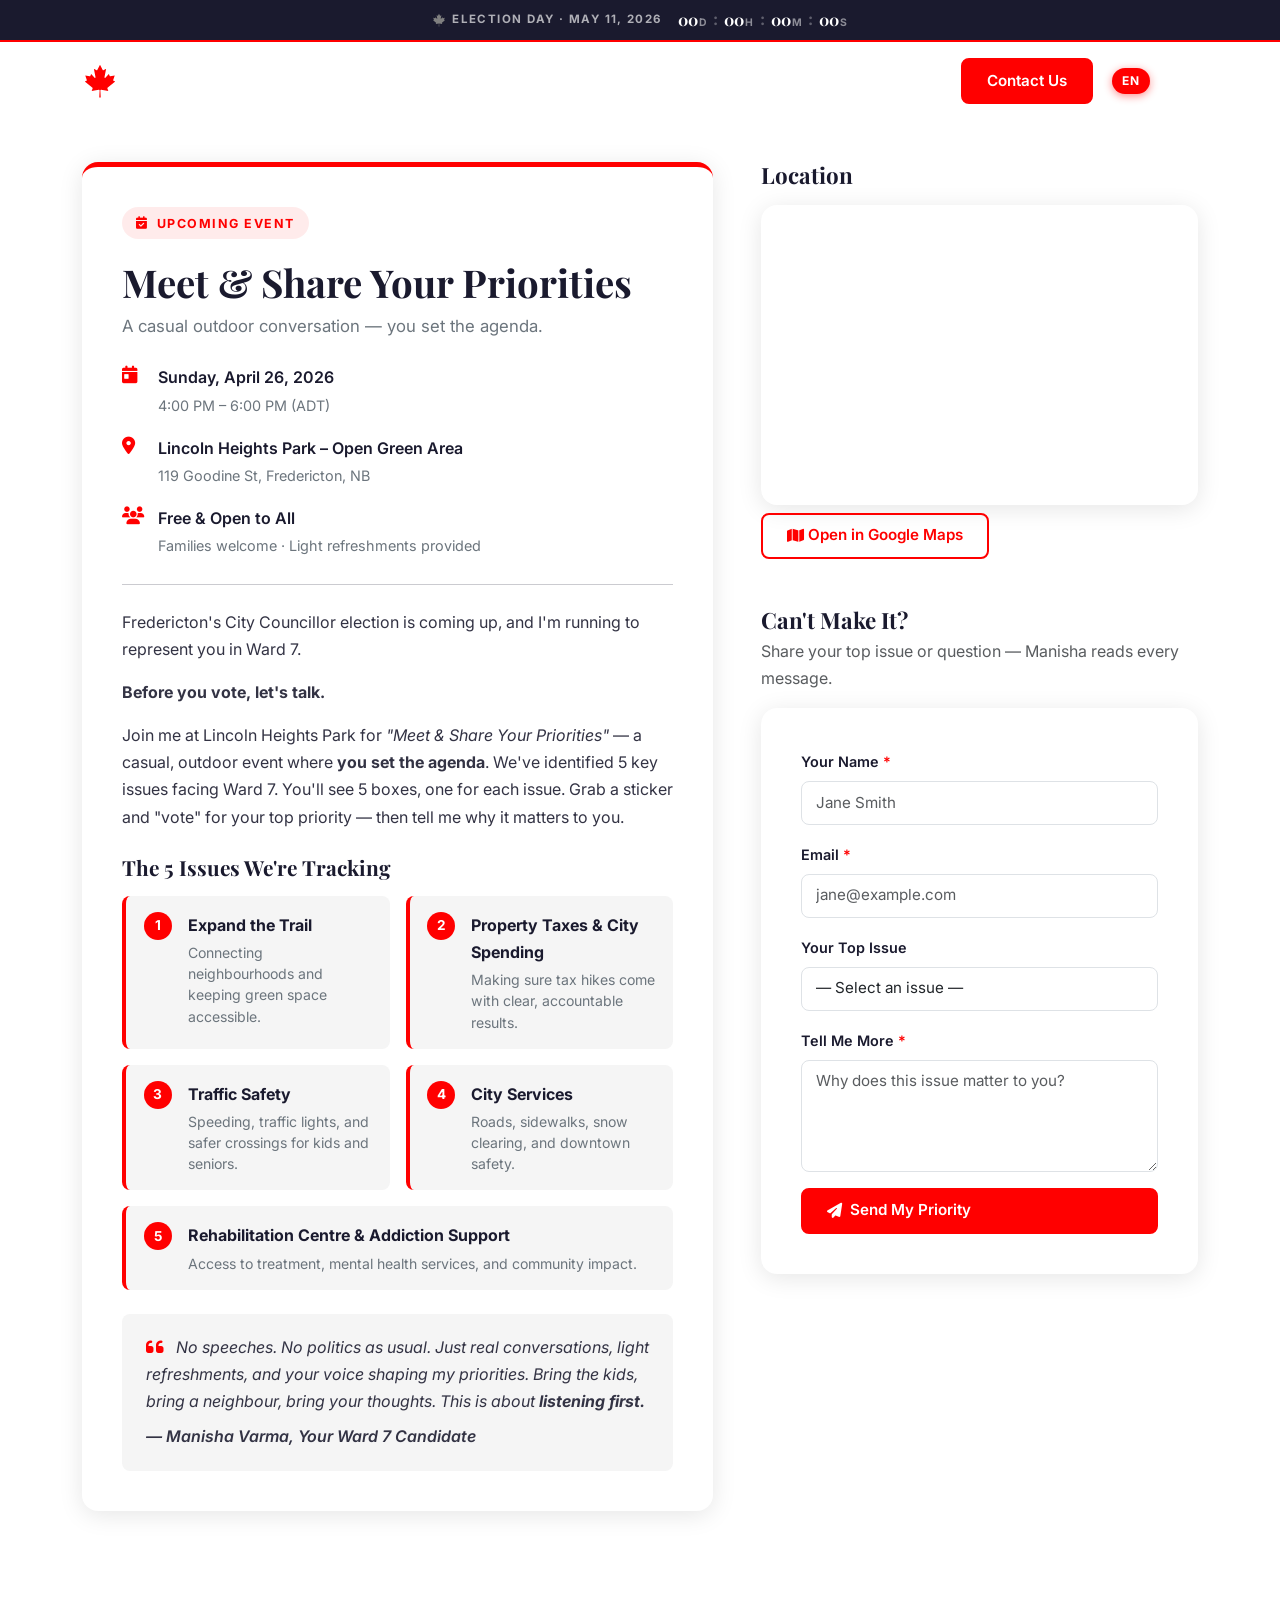
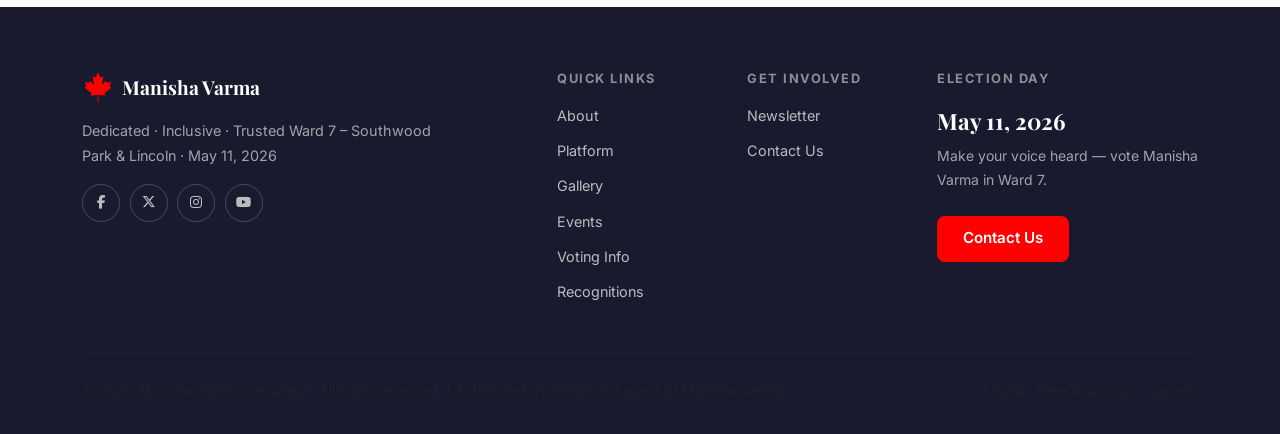
==== commit c03c5003: "Fix lang pill mobile placement and contrast on non-hero pages Mobile: move EN/FR pill outside the ha" ====
--- a/events.html
+++ b/events.html
@@ -45,12 +45,18 @@
 </div>
 
 <!-- ===================== NAVBAR ===================== -->
-<nav class="navbar navbar-expand-lg fixed-top scrolled" id="mainNav" aria-label="Main navigation">
+<nav class="navbar navbar-expand-lg fixed-top scrolled" id="mainNav" data-always-scrolled aria-label="Main navigation">
   <div class="container">
     <a class="navbar-brand d-flex align-items-center gap-2" href="index.html">
       <img src="images/maple-leaf.svg" alt="" class="brand-icon" aria-hidden="true" />
       <span class="brand-name">Manisha Varma</span>
     </a>
+    <!-- Mobile lang switcher — always visible, outside collapse -->
+    <div class="lang-switcher d-lg-none ms-auto me-2" role="group" aria-label="Language / Langue">
+      <button type="button" class="lang-btn active" data-lang="en" aria-pressed="true">EN</button>
+      <span class="lang-divider" aria-hidden="true">|</span>
+      <button type="button" class="lang-btn" data-lang="fr" aria-pressed="false">FR</button>
+    </div>
     <button class="navbar-toggler" type="button" data-bs-toggle="collapse" data-bs-target="#navbarNav"
       aria-controls="navbarNav" aria-expanded="false" aria-label="Toggle navigation">
       <span class="navbar-toggler-icon"></span>
@@ -66,9 +72,9 @@
         <li class="nav-item ms-lg-2">
           <a class="btn btn-primary-red" href="index.html#contact" data-i18n="nav-contact">Contact Us</a>
         </li>
-        <!-- Language switcher -->
+        <!-- Desktop lang switcher — inside collapse -->
         <li class="nav-item ms-lg-2">
-          <div class="lang-switcher" role="group" aria-label="Language / Langue">
+          <div class="lang-switcher d-none d-lg-flex" role="group" aria-label="Language / Langue">
             <button type="button" class="lang-btn active" data-lang="en" aria-pressed="true">EN</button>
             <span class="lang-divider" aria-hidden="true">|</span>
             <button type="button" class="lang-btn" data-lang="fr" aria-pressed="false">FR</button>
--- a/css/style.css
+++ b/css/style.css
@@ -989,15 +989,15 @@
   display: inline-flex;
   align-items: center;
   gap: 0;
-  background: rgba(255,255,255,0.12);
-  border: 1px solid rgba(255,255,255,0.30);
+  background: rgba(255,255,255,0.15);
+  border: 1px solid rgba(255,255,255,0.35);
   border-radius: 20px;
   padding: 3px 6px;
   transition: background var(--transition), border-color var(--transition);
 }
 #mainNav.scrolled .lang-switcher {
-  background: rgba(0,0,0,0.06);
-  border-color: rgba(0,0,0,0.18);
+  background: rgba(0,0,0,0.07);
+  border-color: rgba(0,0,0,0.22);
 }
 .lang-btn {
   background: none;
@@ -1006,13 +1006,13 @@
   font-size: 0.75rem;
   font-weight: 700;
   letter-spacing: 0.08em;
-  color: rgba(255,255,255,0.5);
+  color: rgba(255,255,255,0.55);
   cursor: pointer;
   border-radius: 14px;
   transition: background var(--transition), color var(--transition), box-shadow var(--transition);
   line-height: 1.7;
 }
-#mainNav.scrolled .lang-btn { color: rgba(51,51,68,0.45); }
+#mainNav.scrolled .lang-btn { color: var(--muted); }
 .lang-btn.active {
   background: var(--red);
   color: var(--white) !important;
@@ -1020,28 +1020,16 @@
 }
 .lang-btn:hover:not(.active) {
   color: var(--white);
-  background: rgba(255,255,255,0.18);
+  background: rgba(255,255,255,0.20);
 }
 #mainNav.scrolled .lang-btn:hover:not(.active) {
   color: var(--dark);
-  background: rgba(0,0,0,0.10);
+  background: rgba(0,0,0,0.08);
 }
 .lang-divider {
-  color: rgba(255,255,255,0.25);
+  color: rgba(255,255,255,0.28);
   font-size: 0.7rem;
   user-select: none;
   line-height: 1;
 }
-#mainNav.scrolled .lang-divider { color: rgba(0,0,0,0.18); }
-
-@media (max-width: 991px) {
-  .lang-switcher {
-    background: rgba(255,255,255,0.12);
-    border-color: rgba(255,255,255,0.25);
-    margin: 0.5rem 0;
-  }
-  #mainNav.scrolled .lang-switcher {
-    background: rgba(0,0,0,0.06);
-    border-color: rgba(0,0,0,0.15);
-  }
-}
+#mainNav.scrolled .lang-divider { color: rgba(0,0,0,0.22); }
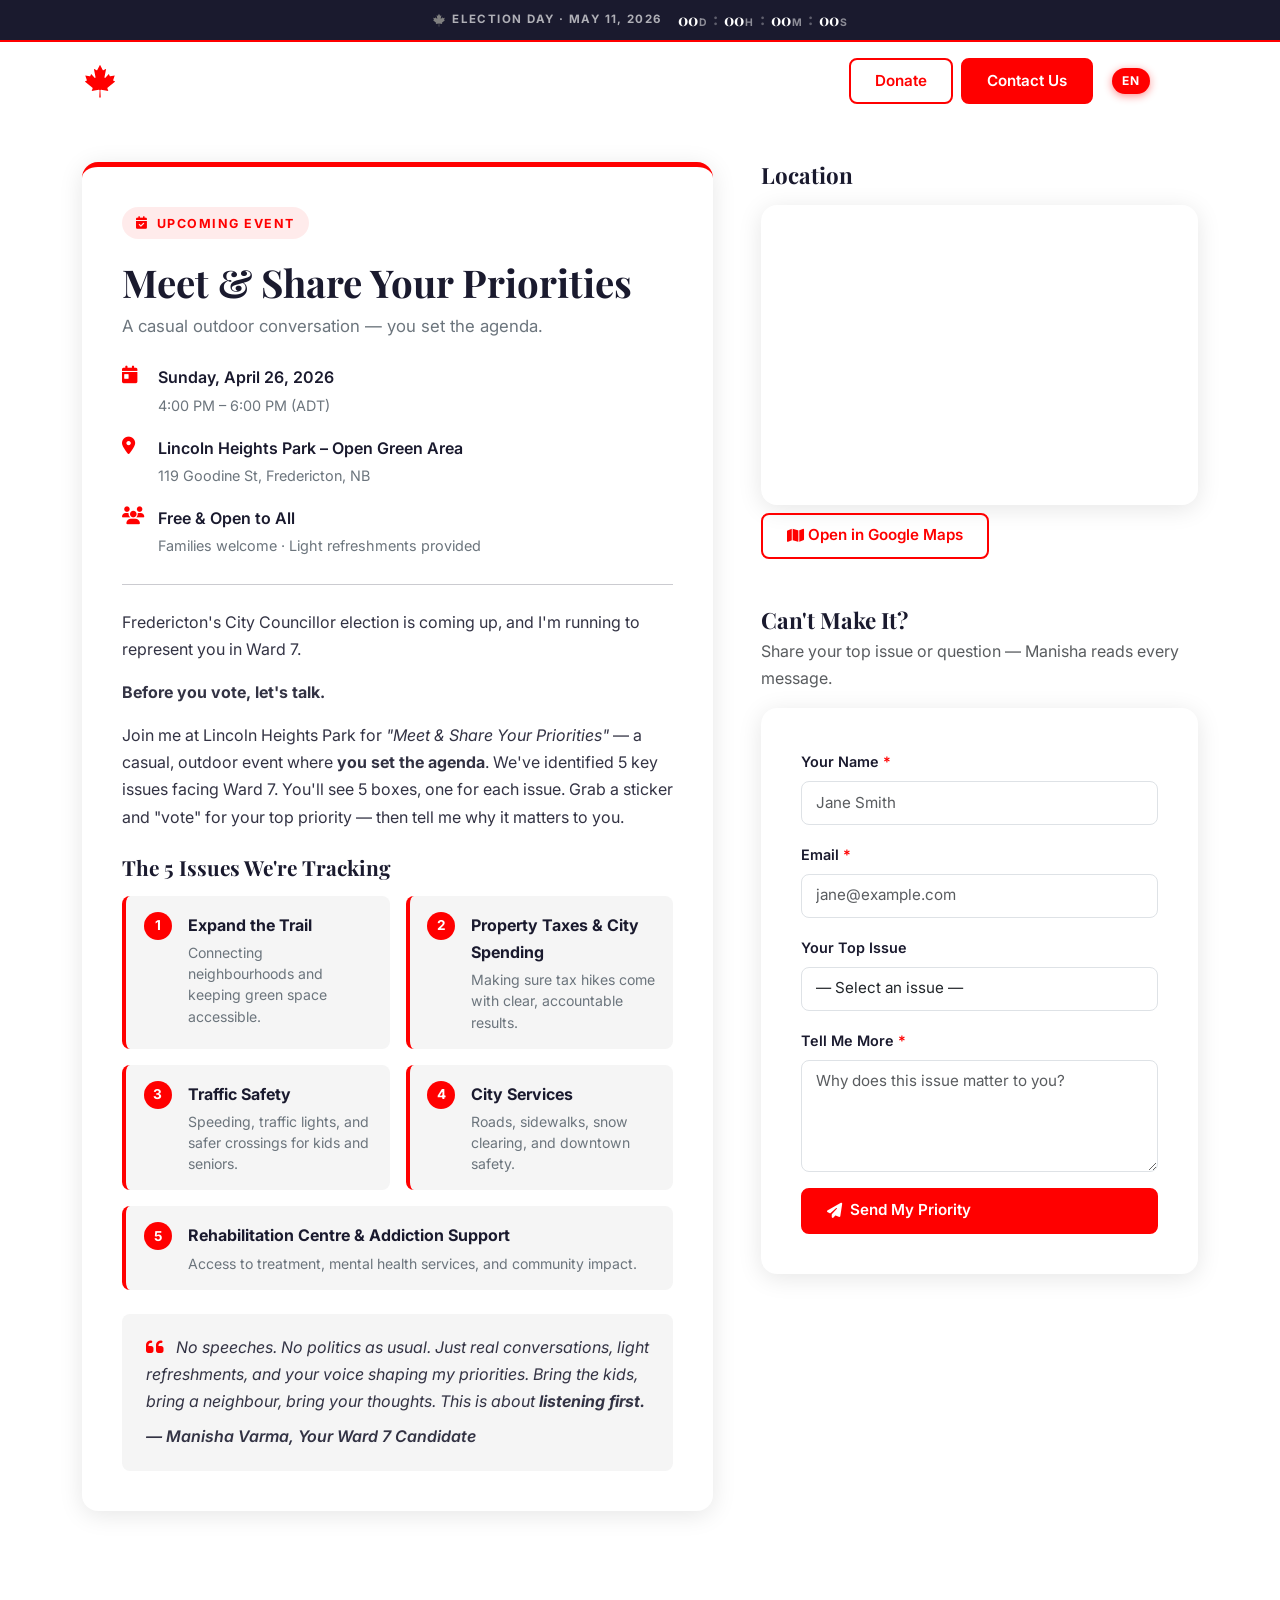
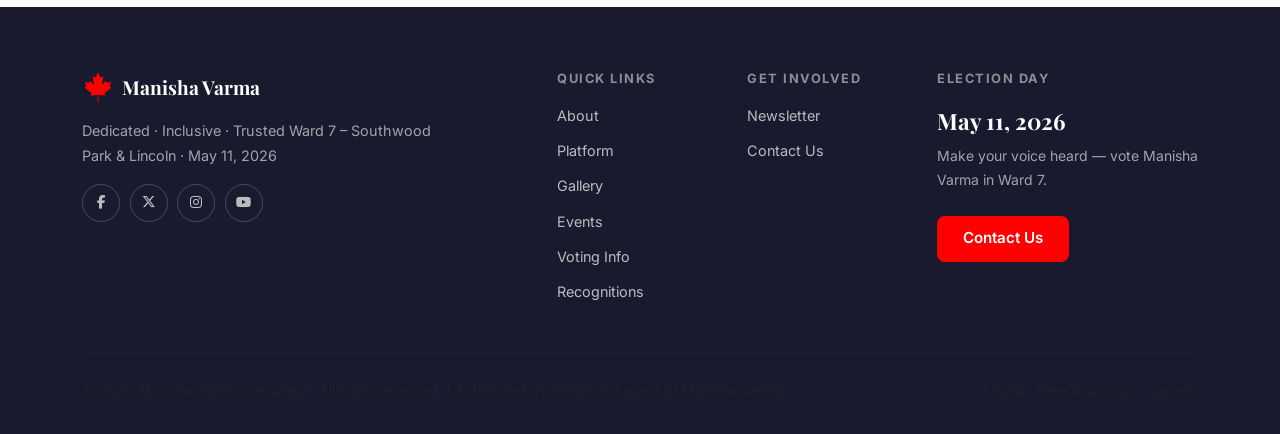
==== commit 41c4417b: "Add donate page with CTA in navbar and hero section Creates donate.html with Manisha's personal mess" ====
--- a/events.html
+++ b/events.html
@@ -69,7 +69,11 @@
         <li class="nav-item"><a class="nav-link" href="index.html#videos" data-i18n="nav-videos">Videos</a></li>
         <li class="nav-item"><a class="nav-link active" href="events.html" data-i18n="nav-events">Events</a></li>
         <li class="nav-item"><a class="nav-link" href="voting.html" data-i18n="nav-vote">Vote</a></li>
+        <li class="nav-item"><a class="nav-link" href="index.html#resources" data-i18n="nav-resources">Resources</a></li>
         <li class="nav-item ms-lg-2">
+          <a class="btn btn-outline-red" href="donate.html" data-i18n="nav-donate">Donate</a>
+        </li>
+        <li class="nav-item ms-lg-1">
           <a class="btn btn-primary-red" href="index.html#contact" data-i18n="nav-contact">Contact Us</a>
         </li>
         <!-- Desktop lang switcher — inside collapse -->
